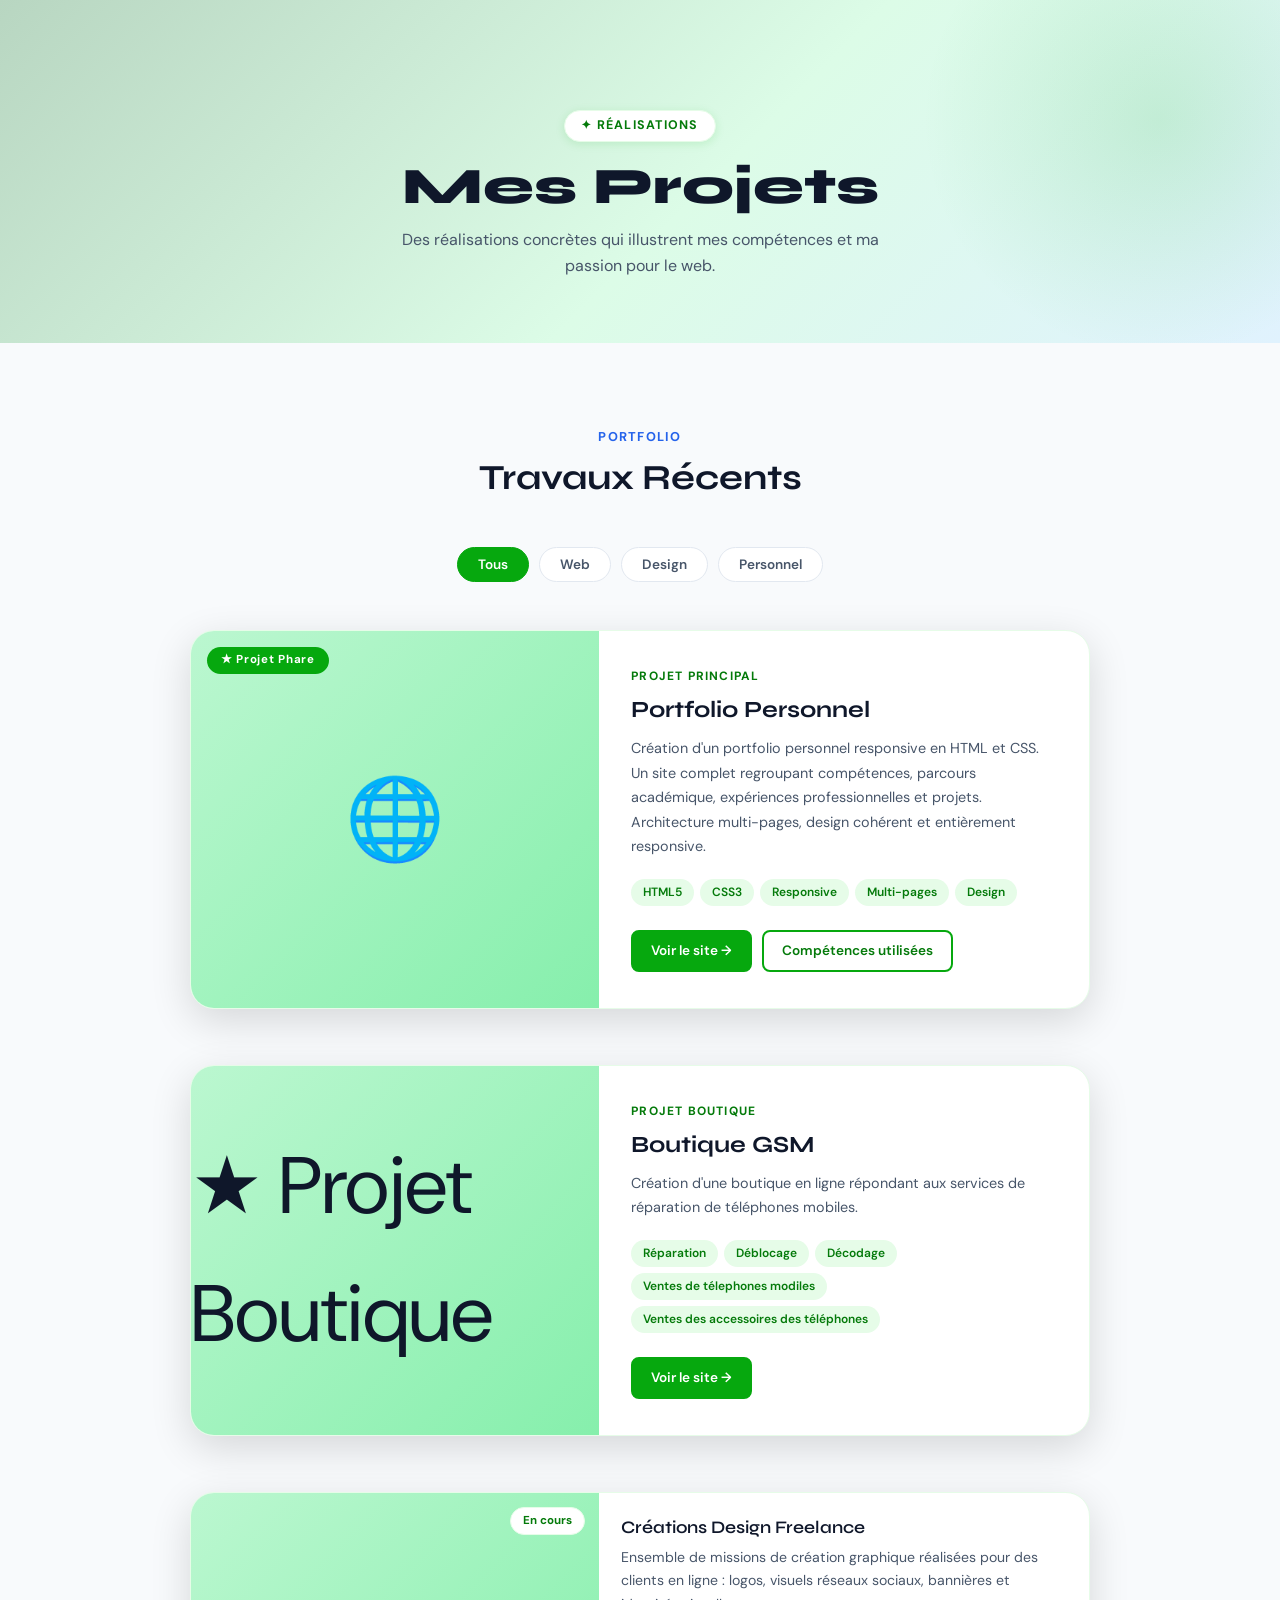
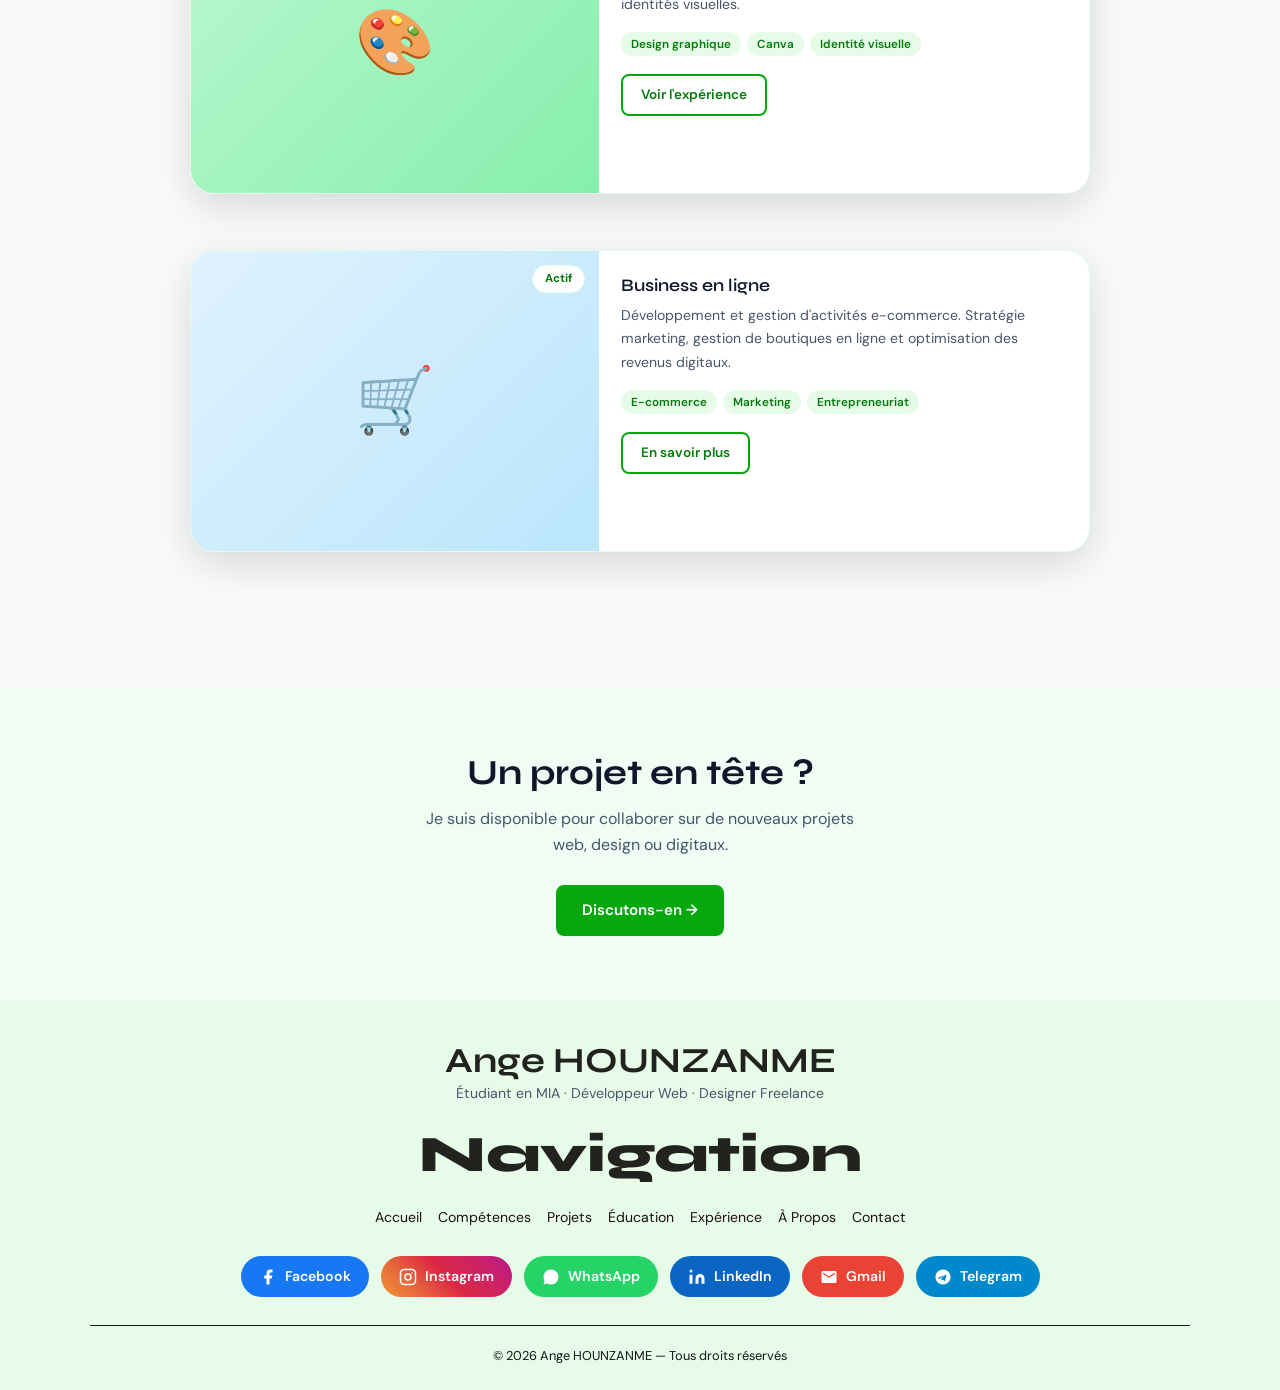
==== projets.html @ bcf95127 "Add files via upload" ====
<!DOCTYPE html>
<html lang="fr">
<head>
    <meta charset="UTF-8">
    <meta name="viewport" content="width=device-width, initial-scale=1.0">
    <title>Projets – Ange HOUNZANME</title>
    <link rel="stylesheet" href="style.css">
    <link href="https://fonts.googleapis.com/css2?family=Syne:wght@400;700;800&family=DM+Sans:wght@400;500;600&display=swap" rel="stylesheet">
</head>
<body>

    <div class="page-hero">
        <div class="page-hero-tag">✦ Réalisations</div>
        <h1>Mes Projets</h1>
        <p>Des réalisations concrètes qui illustrent mes compétences et ma passion pour le web.</p>
    </div>

    <section class="projects-section">
        <div class="container">
            <div class="section-header">
                <span class="section-tag">Portfolio</span>
                <h2>Travaux Récents</h2>
            </div>
            <div class="filter-bar">
                <button class="filter-btn active">Tous</button>
                <button class="filter-btn">Web</button>
                <button class="filter-btn">Design</button>
                <button class="filter-btn">Personnel</button>
            </div>

            <div class="featured-project">
                <div class="featured-img">
                    <span class="featured-badge">★ Projet Phare</span>
                    🌐
                </div>
                <div class="featured-body">
                    <span class="featured-label">Projet principal</span>
                    <h2>Portfolio Personnel</h2>
                    <p>Création d'un portfolio personnel responsive en HTML et CSS. Un site complet regroupant compétences, parcours académique, expériences professionnelles et projets. Architecture multi-pages, design cohérent et entièrement responsive.</p>
                    <div class="featured-tags">
                        <span>HTML5</span>
                        <span>CSS3</span>
                        <span>Responsive</span>
                        <span>Multi-pages</span>
                        <span>Design</span>
                    </div>
                    <div style="display:flex; gap:10px; flex-wrap:wrap;">
                        <a href="index.html" class="btn btn-primary btn-sm">Voir le site →</a>
                        <a href="skills.html" class="btn btn-outline btn-sm">Compétences utilisées</a>
                    </div>
                </div>
            </div>
            <div class="featured-project">
                <div class="featured-img">
                    <img src="images/29.jpg" alt="Boutique GSM" onerror="this.style.display='none'">
                    <span class="featured-bad">★ Projet Boutique</span>
                </div>
                <div class="featured-body">
                    <span class="featured-label">Projet Boutique</span>
                    <h2>Boutique GSM</h2>
                    <p>Création d'une boutique en ligne répondant aux services de réparation de téléphones mobiles.</p>
                    <div class="featured-tags">
                        <span>Réparation</span>
                        <span>Déblocage</span>
                        <span>Décodage</span>
                        <span>Ventes de télephones modiles</span>
                        <span>Ventes des accessoires des téléphones</span>
                    </div>
                    <div style="display:flex; gap:10px; flex-wrap:wrap;">
                        <a href="https://goldenboygsm.github.io" class="btn btn-primary btn-sm">Voir le site →</a>
                    </div>
                </div>
            </div>

                <div class="featured-project">
                    <div class="featured-img">
                        <img src="images/project2.jpg" alt="Design Freelance" onerror="this.style.display='none'">
                        <div class="pcard-placeholder">🎨</div>
                        <span class="pcard-status-badge">En cours</span>
                    </div>
                    <div class="pcard-body">
                        <h3>Créations Design Freelance</h3>
                        <p>Ensemble de missions de création graphique réalisées pour des clients en ligne : logos, visuels réseaux sociaux, bannières et identités visuelles.</p>
                        <div class="pcard-tags">
                            <span>Design graphique</span>
                            <span>Canva</span>
                            <span>Identité visuelle</span>
                        </div>
                        <div class="pcard-actions">
                            <a href="experience.html" class="btn btn-outline btn-sm">Voir l'expérience</a>
                        </div>
                    </div>
                </div>

                <div class="featured-project">
                    <div class="featured-img" style="background: linear-gradient(135deg, #e0f2fe, #bae6fd);">
                        <img src="images/project3.jpg" alt="Business en ligne" onerror="this.style.display='none'">
                        <div class="pcard-placeholder">🛒</div>
                        <span class="pcard-status-badge">Actif</span>
                    </div>
                    <div class="pcard-body">
                        <h3>Business en ligne</h3>
                        <p>Développement et gestion d'activités e-commerce. Stratégie marketing, gestion de boutiques en ligne et optimisation des revenus digitaux.</p>
                        <div class="pcard-tags">
                            <span>E-commerce</span>
                            <span>Marketing</span>
                            <span>Entrepreneuriat</span>
                        </div>
                        <div class="pcard-actions">
                            <a href="experience.html" class="btn btn-outline btn-sm">En savoir plus</a>
                        </div>
                    </div>
                </div>
        </div>
    </section>

    <div class="projects-cta">
        <h2>Un projet en tête ?</h2>
        <p>Je suis disponible pour collaborer sur de nouveaux projets web, design ou digitaux.</p>
        <a href="contact.html" class="btn btn-primary">Discutons-en →</a>
    </div>

<footer>
    <div class="footer-content">
        <div class="footer-brand">
            <h2>Ange HOUNZANME</h2>
            <p>Étudiant en MIA · Développeur Web · Designer Freelance</p>
        </div>
        <h1>Navigation</h1>
        <nav class="footer-nav">
            <a href="index.html">Accueil</a>
            <a href="skills.html">Compétences</a>
            <a href="projets.html">Projets</a>
            <a href="education.html">Éducation</a>
            <a href="experience.html">Expérience</a>
            <a href="apropos.html">À Propos</a>
            <a href="contact.html">Contact</a>
        </nav>
        <div class="footer-social">
            <a href="https://facebook.com/TONPROFIL" target="_blank" class="social-btn facebook" title="Facebook">
                <svg viewBox="0 0 24 24" fill="currentColor"><path d="M18 2h-3a5 5 0 0 0-5 5v3H7v4h3v8h4v-8h3l1-4h-4V7a1 1 0 0 1 1-1h3z"/></svg>
                <span>Facebook</span>
            </a>
            <a href="https://instagram.com/TONPROFIL" target="_blank" class="social-btn instagram" title="Instagram">
                <svg viewBox="0 0 24 24" fill="none" stroke="currentColor" stroke-width="2"><rect x="2" y="2" width="20" height="20" rx="5" ry="5"/><circle cx="12" cy="12" r="4"/><circle cx="17.5" cy="6.5" r="1" fill="currentColor" stroke="none"/></svg>
                <span>Instagram</span>
            </a>
            <a href="https://wa.me/2290157300414" target="_blank" class="social-btn whatsapp" title="WhatsApp">
                <svg viewBox="0 0 24 24" fill="currentColor"><path d="M17.472 14.382c-.297-.149-1.758-.867-2.03-.967-.273-.099-.471-.148-.67.15-.197.297-.767.966-.94 1.164-.173.199-.347.223-.644.075-.297-.15-1.255-.463-2.39-1.475-.883-.788-1.48-1.761-1.653-2.059-.173-.297-.018-.458.13-.606.134-.133.298-.347.446-.52.149-.174.198-.298.298-.497.099-.198.05-.371-.025-.52-.075-.149-.669-1.612-.916-2.207-.242-.579-.487-.5-.669-.51-.173-.008-.371-.01-.57-.01-.198 0-.52.074-.792.372-.272.297-1.04 1.016-1.04 2.479 0 1.462 1.065 2.875 1.213 3.074.149.198 2.096 3.2 5.077 4.487.709.306 1.262.489 1.694.625.712.227 1.36.195 1.871.118.571-.085 1.758-.719 2.006-1.413.248-.694.248-1.289.173-1.413-.074-.124-.272-.198-.57-.347zM12 2C6.477 2 2 6.477 2 12c0 1.89.525 3.66 1.438 5.168L2 22l4.985-1.41A9.956 9.956 0 0 0 12 22c5.523 0 10-4.477 10-10S17.523 2 12 2z"/></svg>
                <span>WhatsApp</span>
            </a>
            <a href="https://linkedin.com/in/TONPROFIL" target="_blank" class="social-btn linkedin" title="LinkedIn">
                <svg viewBox="0 0 24 24" fill="currentColor"><path d="M16 8a6 6 0 0 1 6 6v7h-4v-7a2 2 0 0 0-2-2 2 2 0 0 0-2 2v7h-4v-7a6 6 0 0 1 6-6z"/><rect x="2" y="9" width="4" height="12"/><circle cx="4" cy="4" r="2"/></svg>
                <span>LinkedIn</span>
            </a>
            <a href="mailto:angehounzanme@gmail.com" class="social-btn gmail" title="Gmail">
                <svg viewBox="0 0 24 24" fill="currentColor"><path d="M20 4H4c-1.1 0-2 .9-2 2v12c0 1.1.9 2 2 2h16c1.1 0 2-.9 2-2V6c0-1.1-.9-2-2-2zm0 4-8 5-8-5V6l8 5 8-5v2z"/></svg>
                <span>Gmail</span>
            </a>
            <a href="https://t.me/@ange12300" target="_blank" class="social-btn telegram" title="Telegram">
                <svg viewBox="0 0 24 24" fill="currentColor"><path d="M12 2C6.48 2 2 6.48 2 12s4.48 10 10 10 10-4.48 10-10S17.52 2 12 2zm4.64 6.8-1.7 8.02c-.12.55-.46.68-.93.42l-2.58-1.9-1.24 1.2c-.14.14-.26.26-.53.26l.19-2.66 4.84-4.37c.21-.19-.05-.29-.32-.1L7.9 14.49l-2.53-.79c-.55-.17-.56-.55.12-.82l9.89-3.81c.46-.17.86.11.26.73z"/></svg>
                <span>Telegram</span>
            </a>
        </div>
        <p class="footer-copy">© 2026 Ange HOUNZANME — Tous droits réservés</p>
    </div>
</footer>

<script>
    
    document.querySelectorAll('.filter-btn').forEach(btn => {
        btn.addEventListener('click', () => {
            document.querySelectorAll('.filter-btn').forEach(b => b.classList.remove('active'));
            btn.classList.add('active');
        });
    });
</script>
</body>
</html>
---- style.css ----
:root {
    --green:      #06a80e;
    --green-dark: #047a0a;
    --green-light:#e6fce8;
    --ink:        #0f172a;
    --ink-soft:   #475569;
    --white:      #ffffff;
    --off-white:  #f8fafc;
    --alt-bg:     #f0fdf4;
    --border:     #e2e8f0;
    --accent:     #2563eb;
    --radius:     12px;
    --shadow:     0 4px 24px rgba(0,0,0,0.08);
    --shadow-lg:  0 12px 40px rgba(0,0,0,0.14);
    --font-head:  'Syne', sans-serif;
    --font-body:  'DM Sans', sans-serif;
}

*, *::before, *::after { box-sizing: border-box; margin: 0; padding: 0; }

html { scroll-behavior: smooth; }

body {
    font-family: var(--font-body);
    background: var(--off-white);
    color: var(--ink);
    line-height: 1.6;
    overflow-x: hidden;
}

h1, h2, h3 { font-family: var(--font-head); line-height: 1.2; }
h1 { font-size: clamp(2rem, 6vw, 3.2rem); font-weight: 800; }
h2 { font-size: clamp(1.5rem, 4vw, 2.2rem); font-weight: 700; }
h3 { font-size: 1.1rem; font-weight: 600; }
p  { color: var(--ink-soft); font-size: 1rem; }

a { text-decoration: none; color: inherit; }

img { max-width: 100%; display: block; }

.container {
    width: 92%;
    max-width: 1100px;
    margin: 0 auto;
    padding: 0 8px;
}

.navbar {
    position: fixed;
    top: 0; left: 0; right: 0;
    z-index: 1000;
    background: var(--green);
    display: flex;
    align-items: center;
    justify-content: space-between;
    padding: 14px 20px;
    transition: background 0.3s, box-shadow 0.3s;
}
.navbar.scrolled {
    background: var(--green);
    box-shadow: 0 2px 16px rgba(1, 94, 17, 0.664);
}

.logo {
    font-family: var(--font-head);
    font-size: 1.8rem;
    font-weight: 2000;
    color: var(--white);
    background: rgba(190, 183, 183, 0.507);
    padding: 4px 12px;
    border-radius: 6px;
}
.nav-links {
    list-style: none;
    display: flex;
    gap: 6px;
    align-items: center;
}
.nav-links li a {
    color: var(--shadow-lg);
    font-size: 0.9rem;
    font-weight: 500;
    padding: 6px 12px;
    border-radius: 6px;
    transition: background 0.2s;
}
.nav-links li a:hover {
    background: rgba(3, 13, 156, 0.2);
}

.menu-toggle {
    display: none;
    flex-direction: column;
    justify-content: center;
    gap: 5px;
    cursor: pointer;
    padding: 6px;
    margin-left: auto;
}
.menu-toggle span {
    display: block;
    width: 26px;
    height: 2.5px;
    background: var(--white);
    border-radius: 2px;
    transition: transform 0.3s, opacity 0.3s;
}
 
.menu-toggle.open span:nth-child(1) { transform: translateY(7.5px) rotate(45deg); }
.menu-toggle.open span:nth-child(2) { opacity: 0; }
.menu-toggle.open span:nth-child(3) { transform: translateY(-7.5px) rotate(-45deg); }

@media (max-width: 768px) {
    .menu-toggle { display: block; }

    .nav-links {
        display: none;
        flex-direction: column;
        align-items: stretch;
        position: absolute;
        top: 100%;
        left: 0; right: 0;
        background: var(--off-white);
        padding: 16px 20px 20px;
        gap: 4px;
        box-shadow: 0 8px 20px rgba(23, 14, 107, 0.15);
    }
    .nav-links.active { display: flex; }
    .nav-links li a {
        display: block;
        padding: 10px 14px;
        font-size: 1rem;
    }
}

.hero {
    min-height: 100vh;
    padding: 100px 0 60px;
    background: linear-gradient(135deg, #b8d6c1 0%, #dcfce7 50%, #e0f2fe 100%);
    position: relative;
    overflow: hidden;
    display: flex;
    flex-direction: column;
    justify-content: center;
}

.hero-bg-shape {
    position: absolute;
    top: -100px; right: -100px;
    width: 500px; height: 500px;
    background: radial-gradient(circle, rgba(35, 133, 51, 0.12) 0%, transparent 70%);
    border-radius: 50%;
    pointer-events: none;
}

.hero-content {
    display: flex;
    flex-direction: column;
    align-items: center;
    gap: 32px;
    width: 92%;
    max-width: 1100px;
    margin: 0 auto;
    text-align: center;
}

.hero-photo {
    position: relative;
    width: 500px; height: 750px;
    flex-shrink: 0;
}
.hero-photo img {
    width: 100%; height: 100%;
    object-fit: cover;
    
    box-shadow: var(--shadow-lg);
}
.photo-placeholder {
    display: none;
    width: 100%; height: 100%;
    background: var(--green);
    color: var(--white);
    border-radius: 50%;
    font-family: var(--font-head);
    font-size: 2.5rem;
    font-weight: 800;
    align-items: center;
    justify-content: center;
    border: 4px solid var(--white);
    box-shadow: var(--shadow-lg);
}
.hero-photo.no-photo .photo-placeholder { display: flex; }
.hero-photo.no-photo img { display: none !important; }

.hero-tag {
    display: inline-block;
    background: var(--green-light);
    color: var(--green-dark);
    font-size: 0.85rem;
    font-weight: 600;
    padding: 5px 14px;
    border-radius: 20px;
    margin-bottom: 8px;
    letter-spacing: 0.03em;
}
.hero-text h1 { color: var(--ink); }
.hero-text h1 .accent { color: var(--green-dark); }
.hero-text h2 {
    font-size: clamp(1rem, 3.5vw, 1.3rem);
    font-weight: 500;
    color: var(--ink-soft);
    margin: 8px 0 16px;
}
.hero-text h2 mark {
    background: linear-gradient(135deg, #bda938, #86efac);
    padding: 2px 8px;
    border-radius: 4px;
    color: var(--ink);
}
.hero-text p { max-width: 600px; margin: 0 auto 24px; }

.hero-btns { display: flex; gap: 12px; flex-wrap: wrap; justify-content: center; }

.tech-strip {
    display: flex;
    flex-wrap: wrap;
    justify-content: center;
    gap: 10px;
    width: 92%;
    max-width: 800px;
    margin: 40px auto 0;
}
.tech-strip span {
    background: var(--white);
    color: var(--green-dark);
    border: 1.5px solid var(--green);
    padding: 6px 16px;
    border-radius: 20px;
    font-size: 0.85rem;
    font-weight: 600;
    box-shadow: 0 2px 8px rgba(6,168,14,0.1);
}

.btn {
    display: inline-block;
    padding: 11px 24px;
    border-radius: 8px;
    font-family: var(--font-body);
    font-size: 0.95rem;
    font-weight: 600;
    cursor: pointer;
    transition: transform 0.2s, box-shadow 0.2s, background 0.2s;
    border: 2px solid transparent;
}
.btn:hover { transform: translateY(-2px); box-shadow: 0 6px 20px rgba(0,0,0,0.12); }
.btn-primary { background: var(--green); color: var(--white); border-color: var(--green); }
.btn-primary:hover { background: var(--green-dark); border-color: var(--green-dark); }
.btn-outline { background: transparent; color: var(--green-dark); border-color: var(--green); }
.btn-outline:hover { background: var(--green); color: var(--white); }
.btn-sm { padding: 8px 18px; font-size: 0.85rem; }
.btn-full { width: 100%; text-align: center; }


.section { padding: 72px 0; }
.section-alt { background: var(--alt-bg); }

.section-header {
    text-align: center;
    margin-bottom: 48px;
}
.section-tag {
    display: inline-block;
    font-size: 0.8rem;
    font-weight: 700;
    color: var(--accent);
    text-transform: uppercase;
    letter-spacing: 0.1em;
    margin-bottom: 10px;
}
.section-header h2 { color: var(--ink); }


.skills-grid {
    display: grid;
    grid-template-columns: repeat(auto-fit, minmax(280px, 1fr));
    gap: 24px;
}
.skill-card {
    background: var(--white);
    border-radius: var(--radius);
    padding: 28px 24px;
    box-shadow: var(--shadow);
    transition: transform 0.3s, box-shadow 0.3s;
    opacity: 1;
    transform: translateY(20px);
}
.skill-card.visible { opacity: 1; transform: translateY(0); transition: opacity 0.5s, transform 0.5s; }
.skill-card:hover { transform: translateY(-6px); box-shadow: var(--shadow-lg); }

.skill-icon { font-size: 2.2rem; margin-bottom: 12px; }
.skill-card h3 { margin-bottom: 16px; color: var(--ink); }
.skill-card ul { list-style: none; }
.skill-card ul li {
    padding: 7px 0;
    color: var(--ink-soft);
    font-size: 0.95rem;
    border-bottom: 1px solid var(--border);
    display: flex;
    align-items: center;
    gap: 8px;
}
.skill-card ul li:last-child { border-bottom: none; }
.bullet { color: var(--green); font-size: 0.8rem; }


.projects-grid {
    display: grid;
    grid-template-columns: repeat(auto-fit, minmax(300px, 1fr));
    gap: 24px;
}
.project-card {
    background: var(--white);
    border-radius: var(--radius);
    overflow: hidden;
    box-shadow: var(--shadow);
    transition: transform 0.3s, box-shadow 0.3s;
    opacity: 1;
    transform: translateY(20px);
}
.project-card.visible { opacity: 1; transform: translateY(0); transition: opacity 0.5s, transform 0.5s; }
.project-card:hover { transform: translateY(-6px); box-shadow: var(--shadow-lg); }

.project-img {
    position: relative;
    height: 200px;
    background: linear-gradient(135deg, #bbf7d0, #86efac);
    display: flex;
    align-items: center;
    justify-content: center;
    overflow: hidden;
}
.project-img img { width: 100%; height: 100%; object-fit: cover; }
.project-img-placeholder { font-size: 4rem; }

.project-info { padding: 20px; }
.project-info h3 { margin-bottom: 8px; }
.project-info p { font-size: 0.9rem; margin-bottom: 16px; }
.project-tags { display: flex; flex-wrap: wrap; gap: 6px; margin-bottom: 16px; }
.project-tags span {
    background: var(--green-light);
    color: var(--green-dark);
    font-size: 0.75rem;
    font-weight: 600;
    padding: 3px 10px;
    border-radius: 20px;
}


.timeline {
    position: relative;
    max-width: 700px;
    margin: 0 auto;
}
.timeline::before {
    content: '';
    position: absolute;
    left: 28px;
    top: 0; bottom: 0;
    width: 2px;
    background: linear-gradient(to bottom, var(--green), transparent);
}
.timeline-item {
    display: flex;
    gap: 20px;
    margin-bottom: 32px;
    opacity: 1;
    transform: translateX(-20px);
}
.timeline-item.visible { opacity: 1; transform: translateX(0); transition: opacity 0.5s, transform 0.5s; }

.timeline-dot {
    width: 56px; height: 56px;
    min-width: 56px;
    background: var(--white);
    border: 2px solid var(--green);
    border-radius: 50%;
    display: flex;
    align-items: center;
    justify-content: center;
    font-size: 1.3rem;
    box-shadow: var(--shadow);
    z-index: 1;
}
.timeline-content {
    background: var(--white);
    border-radius: var(--radius);
    padding: 16px 20px;
    flex: 1;
    box-shadow: var(--shadow);
}
.timeline-date {
    font-size: 0.8rem;
    font-weight: 700;
    color: var(--green-dark);
    text-transform: uppercase;
    letter-spacing: 0.05em;
    display: block;
    margin-bottom: 4px;
}
.timeline-content h3 { font-size: 1rem; margin-bottom: 4px; }
.timeline-content p { font-size: 0.88rem; }


.contact-wrapper {
    display: grid;
    grid-template-columns: 1fr;
    gap: 32px;
    max-width: 800px;
    margin: 0 auto;
}
@media (min-width: 700px) {
    .contact-wrapper { grid-template-columns: 1fr 1.5fr; }
}

.contact-info p { margin-bottom: 24px; }
.contact-details { display: flex; flex-direction: column; gap: 12px; }
.contact-item {
    background: var(--white);
    border-radius: 8px;
    padding: 10px 14px;
    font-size: 0.9rem;
    font-weight: 500;
    color: var(--ink);
    box-shadow: var(--shadow);
}

.contact-form {
    background: var(--white);
    border-radius: var(--radius);
    padding: 28px;
    box-shadow: var(--shadow);
}
.form-group { margin-bottom: 18px; }
.form-group label {
    display: block;
    font-size: 0.85rem;
    font-weight: 600;
    color: var(--ink);
    margin-bottom: 6px;
}
.contact-form input,
.contact-form select,
.contact-form textarea {
    width: 100%;
    padding: 10px 14px;
    border: 1.5px solid var(--border);
    border-radius: 8px;
    font-family: var(--font-body);
    font-size: 0.95rem;
    color: var(--ink);
    background: var(--off-white);
    transition: border-color 0.2s, box-shadow 0.2s;
    outline: none;
}
.contact-form input:focus,
.contact-form select:focus,
.contact-form textarea:focus {
    border-color: var(--green);
    box-shadow: 0 0 0 3px rgba(6,168,14,0.1);
    background: var(--white);
}
.contact-form textarea { resize: vertical; min-height: 120px; }
.form-success {
    display: none;
    background: var(--green-light);
    color: var(--green-dark);
    padding: 12px;
    border-radius: 8px;
    margin-top: 12px;
    font-size: 0.9rem;
    font-weight: 600;
    text-align: center;
}


footer {
    background: var(--green-light);
    color: rgba(22, 21, 18, 0.945);
    padding: 40px 20px 24px;
}
.footer-content {
    max-width: 1100px;
    margin: 0 auto;
    text-align: center;
    display: flex;
    flex-direction: column;
    gap: 20px;
}
.footer-brand h3 {
    color: var(--white);
    font-size: 1.2rem;
    margin-bottom: 6px;
}
.footer-brand p { font-size: 0.88rem; }

.footer-nav {
    display: flex;
    flex-wrap: wrap;
    justify-content: center;
    gap: 6px 16px;
}
.footer-nav a {
    color: rgba(17, 1, 1, 0.945);
    font-size: 0.88rem;
    transition: color 0.2s;
}
.footer-nav a:hover { color: var(--accent); }

.footer-copy {
    font-size: 0.8rem;
    color: rgba(2, 4, 8, 0.932);
    border-top: 1px solid rgba(10, 7, 7, 0.932);
    padding-top: 20px;
}


@media (max-width: 480px) {
    .hero { padding: 90px 0 50px; }
    .hero-content { gap: 20px; }
    .hero-photo { width: 130px; height: 130px; }
    .hero-btns { flex-direction: column; align-items: center; }
    .btn { width: 100%; text-align: center; }

    .section { padding: 52px 0; }
    .section-header { margin-bottom: 32px; }

    .skills-grid { grid-template-columns: 1fr; }

    .timeline::before { left: 22px; }
    .timeline-dot { width: 44px; height: 44px; min-width: 44px; font-size: 1rem; }
    .timeline-content { padding: 12px 14px; }

    .contact-form { padding: 20px; }
}
.footer-social {
    display: flex;
    flex-wrap: wrap;
    justify-content: center;
    gap: 12px;
    margin: 8px 0;
}
 
.social-btn {
    display: flex;
    align-items: center;
    gap: 8px;
    padding: 9px 18px;
    border-radius: 30px;
    font-size: 0.88rem;
    font-weight: 600;
    color: var(--white);
    transition: transform 0.2s, box-shadow 0.2s, opacity 0.2s;
    text-decoration: none;
}
.social-btn:hover {
    transform: translateY(-3px);
    box-shadow: 0 8px 20px rgba(0,0,0,0.25);
    opacity: 0.92;
}
.social-btn svg {
    width: 18px;
    height: 18px;
    flex-shrink: 0;
}
 
.social-btn.facebook  { background: #1877f2; }
.social-btn.instagram { background: linear-gradient(45deg, #f09433, #e6683c, #dc2743, #cc2366, #bc1888); }
.social-btn.whatsapp  { background: #25d366; }
.social-btn.linkedin  { background: #0a66c2; }
.social-btn.gmail     { background: #ea4335; }
.social-btn.telegram  { background: #0088cc; }
@media (max-width: 480px) {
    .social-btn span { display: none; }
    .social-btn {
        padding: 10px;
        border-radius: 50%;
        width: 42px;
        height: 42px;
        justify-content: center;
    }
    .social-btn svg { width: 20px; height: 20px; }
}
.about-index-grid {
    display: grid;
    grid-template-columns: 1.2fr 1fr;
    gap: 48px;
    align-items: start;
}
@media (max-width: 820px) {
    .about-index-grid { grid-template-columns: 1fr; gap: 32px; }
}

.about-index-intro {
    font-size: 1.02rem;
    color: var(--ink-soft);
    line-height: 1.8;
    margin-bottom: 24px;
}
.about-index-intro strong { color: var(--ink); }

.about-index-traits {
    display: grid;
    grid-template-columns: 1fr 1fr;
    gap: 10px;
    margin-bottom: 24px;
}
.about-trait {
    background: var(--white);
    border-radius: 8px;
    padding: 10px 14px;
    font-size: 0.88rem;
    font-weight: 600;
    color: var(--ink);
    box-shadow: var(--shadow);
    display: flex;
    align-items: center;
    gap: 8px;
    transition: transform 0.2s;
}
.about-trait:hover { transform: translateY(-2px); }
.about-trait span { font-size: 1.1rem; }

.about-index-quote {
    background: linear-gradient(135deg, #e6fce8, #e0f2fe);
    border-radius: var(--radius);
    padding: 16px 20px;
    margin-bottom: 20px;
    border-left: 4px solid var(--green);
}
.about-index-quote p {
    font-style: italic;
    font-size: 0.95rem;
    color: var(--ink);
    font-weight: 500;
    line-height: 1.6;
}
.about-index-stats {
    display: grid;
    grid-template-columns: 1fr 1fr;
    gap: 12px;
    margin-bottom: 20px;
}
.astat {
    background: var(--white);
    border-radius: var(--radius);
    padding: 18px 12px;
    text-align: center;
    box-shadow: var(--shadow);
    border-top: 3px solid var(--green);
}
.astat-num {
    font-family: var(--font-head);
    font-size: 2rem;
    font-weight: 800;
    color: var(--green-dark);
    line-height: 1;
}
.astat-label {
    font-size: 0.76rem;
    color: var(--ink-soft);
    font-weight: 500;
    margin-top: 4px;
}

.about-index-availability {
    background: var(--white);
    border-radius: var(--radius);
    padding: 16px 18px;
    display: flex;
    align-items: center;
    gap: 14px;
    box-shadow: var(--shadow);
    margin-bottom: 16px;
    border: 1.5px solid var(--green-light);
}
.avail-dot {
    width: 12px; height: 12px;
    min-width: 12px;
    background: var(--green);
    border-radius: 50%;
    animation: pulse-dot 1.8s infinite;
}
@keyframes pulse-dot {
    0%, 100% { transform: scale(1); opacity: 1; }
    50% { transform: scale(1.5); opacity: 0.5; }
}
.avail-title {
    font-weight: 700;
    font-size: 0.92rem;
    color: var(--ink);
}
.avail-sub {
    font-size: 0.78rem;
    color: var(--ink-soft);
    margin-top: 2px;
}

.about-index-langs {
    display: flex;
    flex-wrap: wrap;
    gap: 8px;
}
.about-index-langs span {
    background: var(--white);
    border: 1.5px solid var(--green);
    color: var(--green-dark);
    padding: 6px 14px;
    border-radius: 20px;
    font-size: 0.82rem;
    font-weight: 600;
    box-shadow: 0 2px 6px rgba(6,168,14,0.08);
}

@media (max-width: 480px) {
    .about-index-traits { grid-template-columns: 1fr; }
    .about-index-stats  { grid-template-columns: 1fr 1fr; }
}
.about-hero {
    min-height: 42vh;
    background: linear-gradient(135deg, #b8d6c1 0%, #dcfce7 55%, #e0f2fe 100%);
    display: flex;
    align-items: center;
    justify-content: center;
    padding: 110px 20px 60px;
    text-align: center;
    position: relative;
    overflow: hidden;
}
.about-hero::before {
    content: '';
    position: absolute;
    top: -120px; right: -120px;
    width: 500px; height: 500px;
    background: radial-gradient(circle, rgba(6,168,14,0.14) 0%, transparent 70%);
    border-radius: 50%;
    pointer-events: none;
}
.about-hero::after {
    content: '';
    position: absolute;
    bottom: -80px; left: -80px;
    width: 320px; height: 320px;
    background: radial-gradient(circle, rgba(37,99,235,0.09) 0%, transparent 70%);
    border-radius: 50%;
    pointer-events: none;
}
.about-hero-tag {
    display: inline-block;
    background: var(--white);
    color: var(--green-dark);
    font-size: 0.8rem;
    font-weight: 700;
    padding: 6px 18px;
    border-radius: 20px;
    letter-spacing: 0.1em;
    text-transform: uppercase;
    margin-bottom: 16px;
    box-shadow: 0 2px 12px rgba(6,168,14,0.15);
    border: 1.5px solid var(--green-light);
}
.about-hero h1 {
    color: var(--ink);
    margin-bottom: 12px;
    font-size: clamp(2.4rem, 7vw, 4rem);
}
.about-hero p {
    max-width: 480px;
    margin: 0 auto;
    color: var(--ink-soft);
    font-size: 1.05rem;
    line-height: 1.7;
}

.about-section {
    padding: 90px 0 70px;
}

/* ── Grille 2 colonnes ── */
.about-grid {
    display: grid;
    grid-template-columns: 1fr 1.5fr;
    gap: 64px;
    align-items: start;
}
@media (max-width: 860px) {
    .about-grid { grid-template-columns: 1fr; gap: 48px; }
}

.about-portrait {
    position: relative;
    display: flex;
    flex-direction: column;
    gap: 0;
}
.portrait-frame {
    position: relative;
    border-radius: 24px;
    overflow: hidden;
    box-shadow: 0 20px 60px rgba(6,168,14,0.18), 0 4px 16px rgba(0,0,0,0.1);
    aspect-ratio: 3/4;
    background: linear-gradient(135deg, #dcfce7, #b8d6c1);
}

.portrait-frame::before {
    content: '';
    position: absolute;
    top: -4px; left: -4px;
    right: 40%; bottom: 40%;
    border-top: 4px solid var(--green);
    border-left: 4px solid var(--green);
    border-radius: 24px 0 0 0;
    z-index: 2;
    pointer-events: none;
}

.portrait-frame::after {
    content: '';
    position: absolute;
    bottom: -4px; right: -4px;
    top: 40%; left: 40%;
    border-bottom: 4px solid var(--accent);
    border-right: 4px solid var(--accent);
    border-radius: 0 0 24px 0;
    z-index: 2;
    pointer-events: none;
}
.portrait-frame img {
    width: 100%; height: 100%;
    object-fit: cover;
    display: block;
    transition: transform 0.5s ease;
}
.portrait-frame:hover img { transform: scale(1.03); }
.portrait-initials {
    display: none;
    position: absolute; inset: 0;
    align-items: center;
    justify-content: center;
    font-family: var(--font-head);
    font-size: 5rem;
    font-weight: 800;
    color: var(--green-dark);
    opacity: 0.3;
}


.portrait-badge {
    position: relative;
    margin-top: -22px;
    margin-left: auto;
    margin-right: auto;
    background: var(--white);
    border: 2px solid var(--green);
    border-radius: 40px;
    padding: 11px 24px;
    display: flex;
    align-items: center;
    gap: 10px;
    box-shadow: 0 8px 28px rgba(6,168,14,0.18);
    width: fit-content;
    z-index: 3;
}
.portrait-badge .dot {
    width: 11px; height: 11px;
    min-width: 11px;
    background: var(--green);
    border-radius: 50%;
    animation: pulse-badge 2s infinite;
}
@keyframes pulse-badge {
    0%, 100% { box-shadow: 0 0 0 0 rgba(6,168,14,0.5); }
    50%       { box-shadow: 0 0 0 7px rgba(6,168,14,0); }
}
.portrait-badge span {
    font-size: 0.88rem;
    font-weight: 700;
    color: var(--green-dark);
}


.portrait-stats {
    display: grid;
    grid-template-columns: 1fr 1fr;
    gap: 12px;
    margin-top: 24px;
}
.stat-chip {
    background: var(--white);
    border-radius: 14px;
    padding: 20px 12px;
    text-align: center;
    box-shadow: var(--shadow);
    border-top: 3px solid var(--green);
    transition: transform 0.25s, box-shadow 0.25s;
    position: relative;
    overflow: hidden;
}
.stat-chip::before {
    content: '';
    position: absolute;
    inset: 0;
    background: linear-gradient(135deg, rgba(6,168,14,0.04), transparent);
    pointer-events: none;
}
.stat-chip:hover {
    transform: translateY(-4px);
    box-shadow: var(--shadow-lg);
}
.stat-num {
    font-family: var(--font-head);
    font-size: 2.2rem;
    font-weight: 800;
    color: var(--green-dark);
    line-height: 1;
}
.stat-label {
    font-size: 0.76rem;
    color: var(--ink-soft);
    font-weight: 500;
    margin-top: 5px;
    line-height: 1.3;
}

.about-content {}

.about-intro {
    margin-bottom: 36px;
}

.about-intro h2 {
    color: var(--ink);
    margin-bottom: 20px;
    font-size: clamp(1.5rem, 3.5vw, 2.1rem);
    line-height: 1.25;
    position: relative;
    padding-bottom: 18px;
}
.about-intro h2::after {
    content: '';
    position: absolute;
    bottom: 0; left: 0;
    width: 56px; height: 4px;
    background: linear-gradient(90deg, var(--green), var(--accent));
    border-radius: 2px;
}
.about-intro h2 .hi {
    display: block;
    font-size: 0.85em;
    font-weight: 500;
    color: var(--green-dark);
    margin-bottom: 2px;
    letter-spacing: 0.02em;
}
.about-intro p {
    color: var(--ink-soft);
    font-size: 1rem;
    line-height: 1.85;
    margin-bottom: 14px;
}
.about-intro p strong { color: var(--ink); font-weight: 700; }

.about-traits {
    display: grid;
    grid-template-columns: 1fr 1fr;
    gap: 14px;
    margin-bottom: 36px;
}
@media (max-width: 480px) { .about-traits { grid-template-columns: 1fr; } }

.trait-card {
    background: var(--white);
    border-radius: 14px;
    padding: 18px 16px;
    box-shadow: var(--shadow);
    border-bottom: 3px solid transparent;
    background-clip: padding-box;
    position: relative;
    overflow: hidden;
    transition: transform 0.25s, box-shadow 0.25s;
}

.trait-card::after {
    content: '';
    position: absolute;
    bottom: 0; left: 0;
    height: 3px;
    width: 0;
    background: linear-gradient(90deg, var(--green), var(--accent));
    border-radius: 0 0 14px 14px;
    transition: width 0.35s ease;
}
.trait-card:hover { transform: translateY(-4px); box-shadow: var(--shadow-lg); }
.trait-card:hover::after { width: 100%; }

.trait-icon {
    font-size: 1.7rem;
    margin-bottom: 8px;
    display: block;
}
.trait-card h4 {
    font-size: 0.92rem;
    font-weight: 700;
    color: var(--ink);
    margin-bottom: 5px;
    font-family: var(--font-head);
}
.trait-card p {
    font-size: 0.82rem;
    color: var(--ink-soft);
    line-height: 1.55;
}

.about-quote {
    background: linear-gradient(135deg, #e6fce8 0%, #e0f2fe 100%);
    border-radius: 16px;
    padding: 28px 28px 22px;
    margin-bottom: 32px;
    position: relative;
    overflow: hidden;
    border: 1px solid rgba(6,168,14,0.12);
}

.about-quote::before {
    content: '\201C';
    position: absolute;
    top: -18px; left: 12px;
    font-family: var(--font-head);
    font-size: 9rem;
    color: var(--green);
    opacity: 0.12;
    line-height: 1;
    pointer-events: none;
}

.about-quote::after {
    content: '';
    position: absolute;
    top: 20px; left: 0;
    bottom: 20px;
    width: 4px;
    background: linear-gradient(to bottom, var(--green), var(--accent));
    border-radius: 0 2px 2px 0;
}
.about-quote p {
    font-style: italic;
    font-size: 1.05rem;
    color: var(--ink);
    font-weight: 500;
    line-height: 1.75;
    position: relative;
    z-index: 1;
    padding-left: 12px;
}
.about-quote cite {
    display: block;
    margin-top: 12px;
    font-size: 0.82rem;
    color: var(--green-dark);
    font-weight: 700;
    font-style: normal;
    padding-left: 12px;
    position: relative;
    z-index: 1;
}
.about-quote cite::before {
    content: '— ';
}

.about-cta {
    display: flex;
    gap: 14px;
    flex-wrap: wrap;
}
.interests-section {
    padding: 72px 0;
    background: var(--alt-bg);
    position: relative;
    overflow: hidden;
}
.interests-section::before {
    content: '';
    position: absolute;
    top: 0; left: 0; right: 0;
    height: 3px;
    background: linear-gradient(90deg, var(--green), var(--accent), var(--green));
}
.interests-grid {
    display: grid;
    grid-template-columns: repeat(auto-fit, minmax(160px, 1fr));
    gap: 18px;
    margin-top: 40px;
}
.interest-item {
    background: var(--white);
    border-radius: 16px;
    padding: 28px 16px 22px;
    text-align: center;
    box-shadow: var(--shadow);
    transition: transform 0.3s, box-shadow 0.3s, border-color 0.3s;
    cursor: default;
    border: 2px solid transparent;
    position: relative;
    overflow: hidden;
}
.interest-item::before {
    content: '';
    position: absolute;
    inset: 0;
    background: linear-gradient(135deg, rgba(6,168,14,0.05), rgba(37,99,235,0.04));
    opacity: 0;
    transition: opacity 0.3s;
    pointer-events: none;
}
.interest-item:hover {
    transform: translateY(-6px);
    box-shadow: var(--shadow-lg);
    border-color: var(--green-light);
}
.interest-item:hover::before { opacity: 1; }
.int-icon {
    font-size: 2.4rem;
    margin-bottom: 12px;
    display: block;
    transition: transform 0.3s;
}
.interest-item:hover .int-icon { transform: scale(1.15) rotate(-5deg); }
.interest-item h4 {
    font-size: 0.92rem;
    font-weight: 700;
    color: var(--ink);
    margin-bottom: 6px;
    font-family: var(--font-head);
}
.interest-item p {
    font-size: 0.78rem;
    color: var(--ink-soft);
    line-height: 1.5;
}

.languages-section {
    padding: 72px 0;
}
.lang-grid {
    display: flex;
    flex-wrap: wrap;
    gap: 22px;
    justify-content: center;
    margin-top: 40px;
}
.lang-card {
    background: var(--white);
    border-radius: 18px;
    padding: 28px 36px;
    text-align: center;
    box-shadow: var(--shadow);
    min-width: 150px;
    transition: transform 0.3s, box-shadow 0.3s;
    border: 2px solid transparent;
    position: relative;
    overflow: hidden;
}
.lang-card::after {
    content: '';
    position: absolute;
    bottom: 0; left: 0; right: 0;
    height: 3px;
    background: linear-gradient(90deg, var(--green), var(--accent));
    transform: scaleX(0);
    transform-origin: left;
    transition: transform 0.35s ease;
}
.lang-card:hover {
    transform: translateY(-5px);
    box-shadow: var(--shadow-lg);
    border-color: var(--green-light);
}
.lang-card:hover::after { transform: scaleX(1); }
.lang-flag {
    font-size: 2.5rem;
    margin-bottom: 10px;
    display: block;
}
.lang-name {
    font-family: var(--font-head);
    font-weight: 700;
    font-size: 1rem;
    color: var(--ink);
    margin-bottom: 8px;
}
.lang-level {
    display: inline-block;
    font-size: 0.76rem;
    color: var(--white);
    background: var(--green);
    padding: 4px 12px;
    border-radius: 20px;
    font-weight: 700;
    letter-spacing: 0.03em;
}
.lang-level.native { background: var(--green-dark); }
.lang-level.good   { background: var(--accent); }
.lang-level.basic  { background: var(--ink-soft); }

@media (max-width: 480px) {
    .about-section { padding: 60px 0 50px; }
    .portrait-badge { padding: 9px 18px; }
    .stat-num { font-size: 1.8rem; }
    .about-quote { padding: 22px 18px 18px; }
    .about-cta { flex-direction: column; }
    .about-cta .btn { width: 100%; text-align: center; }
    .interests-section,
    .languages-section { padding: 52px 0; }
    .lang-card { padding: 22px 24px; min-width: 130px; }
}
        .page-hero {
            background: linear-gradient(135deg, #b8d6c1 0%, #dcfce7 55%, #e0f2fe 100%);
            padding: 110px 20px 64px;
            text-align: center;
            position: relative;
            overflow: hidden;
        }
        .page-hero::before {
            content: '';
            position: absolute;
            top: -120px; right: -120px;
            width: 480px; height: 480px;
            background: radial-gradient(circle, rgba(6,168,14,0.13) 0%, transparent 70%);
            border-radius: 50%;
            pointer-events: none;
        }
        .page-hero-tag {
            display: inline-block;
            background: var(--white);
            color: var(--green-dark);
            font-size: 0.78rem;
            font-weight: 700;
            padding: 5px 16px;
            border-radius: 20px;
            letter-spacing: 0.1em;
            text-transform: uppercase;
            margin-bottom: 14px;
            border: 1.5px solid var(--green-light);
            box-shadow: 0 2px 10px rgba(6,168,14,0.13);
        }
        .page-hero h1 { color: var(--ink); margin-bottom: 10px; }
        .page-hero p { max-width: 480px; margin: 0 auto; color: var(--ink-soft); font-size: 1rem; }

        .edu-section { padding: 80px 0; }

        .timeline-enhanced {
            position: relative;
            max-width: 760px;
            margin: 0 auto;
        }
        .timeline-enhanced::before {
            content: '';
            position: absolute;
            left: 34px;
            top: 28px; bottom: 28px;
            width: 2px;
            background: linear-gradient(to bottom, var(--green), var(--accent), transparent);
        }

        .timeline-item-enhanced {
            display: flex;
            gap: 24px;
            margin-bottom: 40px;
            animation: slideIn 0.5s ease both;
        }
        .timeline-item-enhanced:nth-child(1) { animation-delay: 0.05s; }
        .timeline-item-enhanced:nth-child(2) { animation-delay: 0.15s; }
        .timeline-item-enhanced:nth-child(3) { animation-delay: 0.25s; }
        .timeline-item-enhanced:nth-child(4) { animation-delay: 0.35s; }
        @keyframes slideIn {
            from { opacity: 0; transform: translateX(-24px); }
            to   { opacity: 1; transform: translateX(0); }
        }

        .timeline-dot-enhanced {
            width: 68px; height: 68px;
            min-width: 68px;
            background: var(--white);
            border: 2.5px solid var(--green);
            border-radius: 50%;
            display: flex;
            align-items: center;
            justify-content: center;
            font-size: 1.6rem;
            box-shadow: 0 4px 16px rgba(6,168,14,0.18);
            z-index: 1;
            transition: transform 0.3s, box-shadow 0.3s;
        }
        .timeline-item-enhanced:hover .timeline-dot-enhanced {
            transform: scale(1.12);
            box-shadow: 0 6px 24px rgba(6,168,14,0.28);
        }

        .timeline-card {
            background: var(--white);
            border-radius: 16px;
            padding: 22px 26px;
            flex: 1;
            box-shadow: var(--shadow);
            border: 1.5px solid transparent;
            transition: transform 0.3s, box-shadow 0.3s, border-color 0.3s;
            position: relative;
            overflow: hidden;
        }
        .timeline-card::before {
            content: '';
            position: absolute;
            top: 0; left: 0; bottom: 0;
            width: 4px;
            background: linear-gradient(to bottom, var(--green), var(--accent));
            border-radius: 16px 0 0 16px;
            opacity: 0;
            transition: opacity 0.3s;
        }
        .timeline-item-enhanced:hover .timeline-card {
            transform: translateX(6px);
            box-shadow: var(--shadow-lg);
            border-color: var(--green-light);
        }
        .timeline-item-enhanced:hover .timeline-card::before { opacity: 1; }

        .tcard-top {
            display: flex;
            align-items: flex-start;
            justify-content: space-between;
            gap: 12px;
            margin-bottom: 8px;
            flex-wrap: wrap;
        }
        .tcard-date {
            font-size: 0.75rem;
            font-weight: 700;
            color: var(--white);
            background: linear-gradient(135deg, var(--green), var(--accent));
            padding: 3px 12px;
            border-radius: 20px;
            letter-spacing: 0.04em;
            white-space: nowrap;
        }
        .tcard-badge {
            font-size: 0.72rem;
            font-weight: 700;
            color: var(--green-dark);
            background: var(--green-light);
            padding: 3px 10px;
            border-radius: 20px;
        }
        .timeline-card h3 { font-size: 1.05rem; color: var(--ink); margin-bottom: 5px; }
        .timeline-card p { font-size: 0.88rem; color: var(--ink-soft); margin: 0; }

        .edu-highlight {
            background: linear-gradient(135deg, #e6fce8 0%, #e0f2fe 100%);
            border-radius: 16px;
            padding: 24px 28px;
            max-width: 760px;
            margin: 0 auto 0;
            display: flex;
            align-items: center;
            gap: 18px;
            border: 1px solid rgba(6,168,14,0.15);
        }
        .edu-highlight-icon { font-size: 2.2rem; flex-shrink: 0; }
        .edu-highlight p { font-size: 0.95rem; color: var(--ink); font-weight: 500; line-height: 1.6; margin: 0; }
        .edu-highlight p strong { color: var(--green-dark); }

        .edu-stats {
            display: grid;
            grid-template-columns: repeat(auto-fit, minmax(140px, 1fr));
            gap: 16px;
            max-width: 760px;
            margin: 48px auto 0;
        }
        .edu-stat {
            background: var(--white);
            border-radius: 14px;
            padding: 20px 16px;
            text-align: center;
            box-shadow: var(--shadow);
            border-top: 3px solid var(--green);
            transition: transform 0.25s;
        }
        .edu-stat:hover { transform: translateY(-4px); }
        .edu-stat-num {
            font-family: var(--font-head);
            font-size: 2rem;
            font-weight: 800;
            color: var(--green-dark);
            line-height: 1;
        }
        .edu-stat-label { font-size: 0.76rem; color: var(--ink-soft); margin-top: 4px; font-weight: 500; }

        @media (max-width: 480px) {
            .timeline-dot-enhanced { width: 50px; height: 50px; min-width: 50px; font-size: 1.2rem; }
            .timeline-enhanced::before { left: 25px; }
            .tcard-top { flex-direction: column; gap: 6px; }
            .edu-highlight { flex-direction: column; text-align: center; }
        }
        .page-hero {
            background: linear-gradient(135deg, #b8d6c1 0%, #dcfce7 55%, #e0f2fe 100%);
            padding: 110px 20px 64px;
            text-align: center;
            position: relative;
            overflow: hidden;
        }
        .page-hero::before {
            content: '';
            position: absolute;
            top: -120px; right: -120px;
            width: 480px; height: 480px;
            background: radial-gradient(circle, rgba(6,168,14,0.13) 0%, transparent 70%);
            border-radius: 50%;
            pointer-events: none;
        }
        .page-hero-tag {
            display: inline-block;
            background: var(--white);
            color: var(--green-dark);
            font-size: 0.78rem;
            font-weight: 700;
            padding: 5px 16px;
            border-radius: 20px;
            letter-spacing: 0.1em;
            text-transform: uppercase;
            margin-bottom: 14px;
            border: 1.5px solid var(--green-light);
            box-shadow: 0 2px 10px rgba(6,168,14,0.13);
        }
        .page-hero h1 { color: var(--ink); margin-bottom: 10px; }
        .page-hero p { max-width: 480px; margin: 0 auto; color: var(--ink-soft); font-size: 1rem; }
        .exp-section { padding: 80px 0; }

        .exp-grid {
            display: grid;
            grid-template-columns: repeat(auto-fit, minmax(300px, 1fr));
            gap: 28px;
            max-width: 980px;
            margin: 0 auto 60px;
        }

        .exp-card {
            background: var(--white);
            border-radius: 20px;
            padding: 32px 28px;
            box-shadow: var(--shadow);
            border: 1.5px solid transparent;
            transition: transform 0.3s, box-shadow 0.3s, border-color 0.3s;
            position: relative;
            overflow: hidden;
            animation: fadeUp 0.5s ease both;
        }
        .exp-card:nth-child(1) { animation-delay: 0.05s; }
        .exp-card:nth-child(2) { animation-delay: 0.15s; }
        .exp-card:nth-child(3) { animation-delay: 0.25s; }
        @keyframes fadeUp {
            from { opacity: 0; transform: translateY(24px); }
            to   { opacity: 1; transform: translateY(0); }
        }
        .exp-card::before {
            content: '';
            position: absolute;
            top: 0; left: 0; right: 0;
            height: 4px;
            border-radius: 20px 20px 0 0;
        }
        .exp-card.card-design::before { background: linear-gradient(90deg, #7c3aed, #a78bfa); }
        .exp-card.card-translate::before { background: linear-gradient(90deg, #0891b2, #38bdf8); }
        .exp-card.card-ecom::before { background: linear-gradient(90deg, var(--green), var(--accent)); }

        .exp-card:hover {
            transform: translateY(-8px);
            box-shadow: var(--shadow-lg);
            border-color: var(--green-light);
        }

        .exp-card-icon {
            width: 60px; height: 60px;
            border-radius: 16px;
            display: flex; align-items: center; justify-content: center;
            font-size: 1.7rem;
            margin-bottom: 18px;
        }
        .card-design .exp-card-icon { background: #f3e8ff; }
        .card-translate .exp-card-icon { background: #e0f2fe; }
        .card-ecom .exp-card-icon { background: var(--green-light); }

        .exp-card-meta {
            display: flex;
            align-items: center;
            gap: 10px;
            margin-bottom: 10px;
            flex-wrap: wrap;
        }
        .exp-card-date {
            font-size: 0.75rem;
            font-weight: 700;
            color: var(--white);
            padding: 3px 12px;
            border-radius: 20px;
        }
        .card-design .exp-card-date { background: #7c3aed; }
        .card-translate .exp-card-date { background: #0891b2; }
        .card-ecom .exp-card-date { background: var(--green-dark); }

        .exp-card-status {
            font-size: 0.72rem;
            font-weight: 700;
            color: var(--green-dark);
            background: var(--green-light);
            padding: 3px 10px;
            border-radius: 20px;
        }
        .exp-card h3 { font-size: 1.1rem; color: var(--ink); margin-bottom: 8px; }
        .exp-card p { font-size: 0.9rem; color: var(--ink-soft); line-height: 1.65; margin-bottom: 18px; }

        .exp-tags { display: flex; flex-wrap: wrap; gap: 6px; }
        .exp-tag {
            background: var(--off-white);
            border: 1px solid var(--border);
            color: var(--ink-soft);
            font-size: 0.73rem;
            font-weight: 600;
            padding: 3px 10px;
            border-radius: 20px;
        }
        .achievements-section {
            background: var(--alt-bg);
            padding: 64px 0;
        }
        .achievements-grid {
            display: grid;
            grid-template-columns: repeat(auto-fit, minmax(220px, 1fr));
            gap: 20px;
            max-width: 900px;
            margin: 36px auto 0;
        }
        .achievement-item {
            background: var(--white);
            border-radius: 16px;
            padding: 26px 20px;
            box-shadow: var(--shadow);
            text-align: center;
            transition: transform 0.3s;
            border-top: 3px solid var(--green);
        }
        .achievement-item:hover { transform: translateY(-5px); }
        .achievement-icon { font-size: 2rem; margin-bottom: 10px; display: block; }
        .achievement-item h4 { font-size: 0.9rem; font-weight: 700; color: var(--ink); margin-bottom: 5px; font-family: var(--font-head); }
        .achievement-item p { font-size: 0.8rem; color: var(--ink-soft); line-height: 1.5; }
        .exp-cta {
            text-align: center;
            padding: 64px 20px;
            background: linear-gradient(135deg, #e6fce8 0%, #e0f2fe 100%);
        }
        .exp-cta h2 { color: var(--ink); margin-bottom: 12px; }
        .exp-cta p { color: var(--ink-soft); margin-bottom: 28px; max-width: 460px; margin-left: auto; margin-right: auto; }
        .exp-cta .btn-group { display: flex; gap: 12px; justify-content: center; flex-wrap: wrap; }

        @media (max-width: 480px) {
            .exp-grid { grid-template-columns: 1fr; }
        }
        .page-hero {
            background: linear-gradient(135deg, #b8d6c1 0%, #dcfce7 55%, #e0f2fe 100%);
            padding: 110px 20px 64px;
            text-align: center;
            position: relative;
            overflow: hidden;
        }
        .page-hero::before {
            content: '';
            position: absolute;
            top: -120px; right: -120px;
            width: 480px; height: 480px;
            background: radial-gradient(circle, rgba(6,168,14,0.13) 0%, transparent 70%);
            border-radius: 50%;
            pointer-events: none;
        }
        .page-hero-tag {
            display: inline-block;
            background: var(--white);
            color: var(--green-dark);
            font-size: 0.78rem;
            font-weight: 700;
            padding: 5px 16px;
            border-radius: 20px;
            letter-spacing: 0.1em;
            text-transform: uppercase;
            margin-bottom: 14px;
            border: 1.5px solid var(--green-light);
            box-shadow: 0 2px 10px rgba(6,168,14,0.13);
        }
        .page-hero h1 { color: var(--ink); margin-bottom: 10px; }
        .page-hero p { max-width: 480px; margin: 0 auto; color: var(--ink-soft); font-size: 1rem; }
        .projects-section { padding: 80px 0; }
        .filter-bar {
            display: flex;
            flex-wrap: wrap;
            gap: 10px;
            justify-content: center;
            margin-bottom: 48px;
        }
        .filter-btn {
            background: var(--white);
            border: 1.5px solid var(--border);
            color: var(--ink-soft);
            padding: 8px 20px;
            border-radius: 30px;
            font-size: 0.85rem;
            font-weight: 600;
            cursor: pointer;
            transition: all 0.2s;
            font-family: var(--font-body);
        }
        .filter-btn:hover, .filter-btn.active {
            background: var(--green);
            border-color: var(--green);
            color: var(--white);
        }
        .projects-grid-enhanced {
            display: grid;
            grid-template-columns: repeat(auto-fill, minmax(320px, 1fr));
            gap: 28px;
        }

        .project-card-enhanced {
            background: var(--white);
            border-radius: 20px;
            overflow: hidden;
            box-shadow: var(--shadow);
            border: 1.5px solid transparent;
            transition: transform 0.3s, box-shadow 0.3s, border-color 0.3s;
            animation: fadeUp 0.5s ease both;
        }
        .project-card-enhanced:nth-child(1) { animation-delay: 0.05s; }
        .project-card-enhanced:nth-child(2) { animation-delay: 0.15s; }
        .project-card-enhanced:nth-child(3) { animation-delay: 0.25s; }
        @keyframes fadeUp {
            from { opacity: 0; transform: translateY(24px); }
            to   { opacity: 1; transform: translateY(0); }
        }
        .project-card-enhanced:hover {
            transform: translateY(-8px);
            box-shadow: var(--shadow-lg);
            border-color: var(--green-light);
        }
        .pcard-img {
            position: relative;
            height: 200px;
            background: linear-gradient(135deg, #bbf7d0, #86efac);
            display: flex;
            align-items: center;
            justify-content: center;
            overflow: hidden;
        }
        .pcard-img img { width: 100%; height: 100%; object-fit: cover; transition: transform 0.4s; }
        .project-card-enhanced:hover .pcard-img img { transform: scale(1.06); }
        .pcard-placeholder { font-size: 4rem; }
        .pcard-status-badge {
            position: absolute;
            top: 14px;
            right: 14px;
            background: var(--white);
            color: var(--green-dark);
            font-size: 0.72rem;
            font-weight: 700;
            padding: 4px 12px;
            border-radius: 20px;
            border: 1.5px solid var(--green-light);
            backdrop-filter: blur(4px);
        }
        .pcard-body { padding: 24px 22px; }
        .pcard-body h3 { font-size: 1.1rem; color: var(--ink); margin-bottom: 8px; }
        .pcard-body p { font-size: 0.88rem; color: var(--ink-soft); line-height: 1.65; margin-bottom: 16px; }
        .pcard-tags { display: flex; flex-wrap: wrap; gap: 6px; margin-bottom: 18px; }
        .pcard-tags span {
            background: var(--green-light);
            color: var(--green-dark);
            font-size: 0.73rem;
            font-weight: 600;
            padding: 3px 10px;
            border-radius: 20px;
        }
        .pcard-actions { display: flex; gap: 10px; flex-wrap: wrap; }
        .featured-project {
            background: var(--white);
            border-radius: 24px;
            overflow: hidden;
            box-shadow: var(--shadow-lg);
            display: grid;
            grid-template-columns: 1fr 1.2fr;
            max-width: 900px;
            margin: 0 auto 56px;
            border: 1.5px solid var(--green-light);
            animation: fadeUp 0.5s ease;
        }
        .featured-img {
            min-height: 300px;
            background: linear-gradient(135deg, #bbf7d0, #86efac);
            display: flex;
            align-items: center;
            justify-content: center;
            font-size: 5rem;
            position: relative;
        }
        .featured-badge {
            position: absolute;
            top: 16px; left: 16px;
            background: var(--green);
            color: var(--white);
            font-size: 0.72rem;
            font-weight: 700;
            padding: 4px 14px;
            border-radius: 20px;
            letter-spacing: 0.06em;
        }
        .featured-body { padding: 36px 32px; }
        .featured-label {
            font-size: 0.75rem;
            font-weight: 700;
            color: var(--green-dark);
            text-transform: uppercase;
            letter-spacing: 0.1em;
            margin-bottom: 10px;
            display: block;
        }
        .featured-body h2 { font-size: 1.45rem; color: var(--ink); margin-bottom: 12px; }
        .featured-body p { font-size: 0.9rem; color: var(--ink-soft); line-height: 1.7; margin-bottom: 20px; }
        .featured-tags { display: flex; flex-wrap: wrap; gap: 6px; margin-bottom: 24px; }
        .featured-tags span {
            background: var(--green-light);
            color: var(--green-dark);
            font-size: 0.75rem;
            font-weight: 600;
            padding: 4px 12px;
            border-radius: 20px;
        }
        .projects-cta {
            text-align: center;
            padding: 64px 20px;
            background: var(--alt-bg);
        }
        .projects-cta h2 { color: var(--ink); margin-bottom: 12px; }
        .projects-cta p { color: var(--ink-soft); margin-bottom: 28px; max-width: 460px; margin-left: auto; margin-right: auto; }

        @media (max-width: 680px) {
            .featured-project { grid-template-columns: 1fr; }
            .featured-img { min-height: 180px; }
            .featured-body { padding: 24px 20px; }
            .projects-grid-enhanced { grid-template-columns: 1fr; }
        }
        .page-hero {
            background: linear-gradient(135deg, #b8d6c1 0%, #dcfce7 55%, #e0f2fe 100%);
            padding: 110px 20px 64px;
            text-align: center;
            position: relative;
            overflow: hidden;
        }
        .page-hero::before {
            content: '';
            position: absolute;
            top: -120px; right: -120px;
            width: 480px; height: 480px;
            background: radial-gradient(circle, rgba(6,168,14,0.13) 0%, transparent 70%);
            border-radius: 50%;
            pointer-events: none;
        }
        .page-hero-tag {
            display: inline-block;
            background: var(--white);
            color: var(--green-dark);
            font-size: 0.78rem;
            font-weight: 700;
            padding: 5px 16px;
            border-radius: 20px;
            letter-spacing: 0.1em;
            text-transform: uppercase;
            margin-bottom: 14px;
            border: 1.5px solid var(--green-light);
            box-shadow: 0 2px 10px rgba(6,168,14,0.13);
        }
        .page-hero h1 { color: var(--ink); margin-bottom: 10px; }
        .page-hero p { max-width: 480px; margin: 0 auto; color: var(--ink-soft); font-size: 1rem; }
        .skills-section { padding: 80px 0; }

        .skills-category {
            margin-bottom: 72px;
        }
        .category-header {
            display: flex;
            align-items: center;
            gap: 14px;
            margin-bottom: 40px;
            padding-bottom: 18px;
            border-bottom: 2px solid var(--border);
            position: relative;
        }
        .category-header::after {
            content: '';
            position: absolute;
            bottom: -2px; left: 0;
            width: 80px; height: 2px;
            background: linear-gradient(90deg, var(--green), var(--accent));
            border-radius: 2px;
        }
        .category-icon-box {
            width: 48px; height: 48px;
            background: var(--green-light);
            border-radius: 12px;
            display: flex; align-items: center; justify-content: center;
            font-size: 1.4rem;
            flex-shrink: 0;
        }
        .category-header h2 {
            font-size: 1.4rem;
            color: var(--ink);
            margin: 0;
        }
        .category-header p {
            font-size: 0.85rem;
            color: var(--ink-soft);
            margin: 2px 0 0;
        }
        .circles-grid {
            display: grid;
            grid-template-columns: repeat(auto-fill, minmax(140px, 1fr));
            gap: 28px;
        }
        .skill-circle-card {
            display: flex;
            flex-direction: column;
            align-items: center;
            gap: 14px;
            background: var(--white);
            border-radius: 20px;
            padding: 28px 16px 22px;
            box-shadow: var(--shadow);
            border: 1.5px solid transparent;
            transition: transform 0.3s, box-shadow 0.3s, border-color 0.3s;
            cursor: default;
        }
        .skill-circle-card:hover {
            transform: translateY(-8px);
            box-shadow: var(--shadow-lg);
            border-color: var(--green-light);
        }
        .circle-svg-wrap {
            position: relative;
            width: 90px; height: 90px;
        }
        .circle-svg-wrap svg {
            width: 90px; height: 90px;
            transform: rotate(-90deg);
        }
        .circle-track {
            fill: none;
            stroke: var(--border);
            stroke-width: 7;
        }
        .circle-fill {
            fill: none;
            stroke-width: 7;
            stroke-linecap: round;
            stroke-dasharray: 245; 
            stroke-dashoffset: 245;
            transition: stroke-dashoffset 1.4s cubic-bezier(0.22, 1, 0.36, 1);
        }
        .circle-fill.green  { stroke: url(#grad-green); }
        .circle-fill.blue   { stroke: url(#grad-blue); }
        .circle-fill.orange { stroke: url(#grad-orange); }
        .circle-pct-text {
            position: absolute;
            inset: 0;
            display: flex;
            flex-direction: column;
            align-items: center;
            justify-content: center;
        }
        .circle-pct-num {
            font-family: var(--font-head);
            font-size: 1.25rem;
            font-weight: 800;
            color: var(--ink);
            line-height: 1;
        }
        .circle-pct-sym {
            font-family: var(--font-head);
            font-size: 0.65rem;
            font-weight: 700;
            color: var(--green-dark);
            margin-top: 1px;
        }
        .skill-circle-name {
            font-size: 0.82rem;
            font-weight: 700;
            color: var(--ink);
            text-align: center;
            line-height: 1.3;
            font-family: var(--font-head);
        }
        .skill-circle-level {
            font-size: 0.7rem;
            font-weight: 600;
            color: var(--white);
            padding: 2px 10px;
            border-radius: 20px;
            background: linear-gradient(90deg, var(--green), var(--accent));
            margin-top: -6px;
        }
        .tools-section {
            background: var(--alt-bg);
            padding: 64px 0;
        }
        .tools-grid {
            display: flex;
            flex-wrap: wrap;
            gap: 14px;
            justify-content: center;
            margin-top: 36px;
        }
        .tool-pill {
            background: var(--white);
            border: 1.5px solid var(--border);
            color: var(--ink);
            padding: 10px 20px;
            border-radius: 40px;
            font-size: 0.88rem;
            font-weight: 600;
            display: flex;
            align-items: center;
            gap: 8px;
            transition: border-color 0.2s, transform 0.2s, box-shadow 0.2s;
            cursor: default;
        }
        .tool-pill:hover {
            border-color: var(--green);
            transform: translateY(-3px);
            box-shadow: 0 6px 16px rgba(6,168,14,0.12);
        }
        .tool-pill .tool-icon { font-size: 1.1rem; }
        .soft-section { padding: 64px 0; }
        .soft-grid {
            display: grid;
            grid-template-columns: repeat(auto-fit, minmax(200px, 1fr));
            gap: 18px;
            margin-top: 36px;
        }
        .soft-card {
            background: var(--white);
            border-radius: 16px;
            padding: 26px 20px;
            text-align: center;
            box-shadow: var(--shadow);
            transition: transform 0.3s, box-shadow 0.3s;
            position: relative;
            overflow: hidden;
        }
        .soft-card::after {
            content: '';
            position: absolute;
            bottom: 0; left: 0; right: 0;
            height: 3px;
            background: linear-gradient(90deg, var(--green), var(--accent));
            transform: scaleX(0);
            transform-origin: left;
            transition: transform 0.35s;
        }
        .soft-card:hover { transform: translateY(-6px); box-shadow: var(--shadow-lg); }
        .soft-card:hover::after { transform: scaleX(1); }
        .soft-icon { font-size: 2rem; margin-bottom: 10px; display: block; }
        .soft-card h4 { font-size: 0.9rem; font-weight: 700; color: var(--ink); margin-bottom: 6px; font-family: var(--font-head); }
        .soft-card p { font-size: 0.78rem; color: var(--ink-soft); line-height: 1.5; }

        @media (max-width: 480px) {
            .circles-grid { grid-template-columns: repeat(3, 1fr); gap: 14px; }
            .circle-svg-wrap { width: 74px; height: 74px; }
            .circle-svg-wrap svg { width: 74px; height: 74px; }
            .circle-pct-num { font-size: 1rem; }
        }
        @media (max-width: 360px) {
            .circles-grid { grid-template-columns: repeat(2, 1fr); }
        }
        .contact-hero {
            background: linear-gradient(135deg, #b8d6c1 0%, #dcfce7 55%, #e0f2fe 100%);
            padding: 110px 20px 72px;
            text-align: center;
            position: relative;
            overflow: hidden;
        }
        .contact-hero::before {
            content: '';
            position: absolute;
            top: -140px; right: -140px;
            width: 520px; height: 520px;
            background: radial-gradient(circle, rgba(6,168,14,0.12) 0%, transparent 70%);
            border-radius: 50%;
            pointer-events: none;
        }
        .contact-hero::after {
            content: '';
            position: absolute;
            bottom: -80px; left: -80px;
            width: 320px; height: 320px;
            background: radial-gradient(circle, rgba(37,99,235,0.08) 0%, transparent 70%);
            border-radius: 50%;
            pointer-events: none;
        }
        .hero-tag-pill {
            display: inline-flex;
            align-items: center;
            gap: 6px;
            background: var(--white);
            color: var(--green-dark);
            font-size: 0.78rem;
            font-weight: 700;
            padding: 6px 18px;
            border-radius: 30px;
            letter-spacing: 0.1em;
            text-transform: uppercase;
            margin-bottom: 18px;
            border: 1.5px solid var(--green-light);
            box-shadow: 0 2px 12px rgba(6,168,14,0.13);
        }
        .hero-tag-pill::before { content: '✦'; color: var(--green); }
        .contact-hero h1 { color: var(--ink); margin-bottom: 14px; }
        .contact-hero .hero-sub {
            max-width: 500px;
            margin: 0 auto 32px;
            color: var(--ink-soft);
            font-size: 1.05rem;
        }
        .avail-badge {
            display: inline-flex;
            align-items: center;
            gap: 8px;
            background: var(--white);
            border: 1.5px solid var(--green-light);
            border-radius: 30px;
            padding: 8px 20px;
            font-size: 0.85rem;
            font-weight: 600;
            color: var(--ink);
            box-shadow: var(--shadow);
        }
        .avail-dot {
            width: 9px; height: 9px;
            background: var(--green);
            border-radius: 50%;
            display: inline-block;
            animation: pulse-dot 1.8s ease-in-out infinite;
        }
        @keyframes pulse-dot {
            0%, 100% { box-shadow: 0 0 0 0 rgba(6,168,14,0.5); }
            50%       { box-shadow: 0 0 0 6px rgba(6,168,14,0); }
        }
        .contact-section { padding: 80px 0; }

        .contact-layout {
            display: grid;
            grid-template-columns: 1fr 1.45fr;
            gap: 40px;
            align-items: start;
        }
        .contact-left { display: flex; flex-direction: column; gap: 24px; }
        .intro-card {
            background: var(--white);
            border-radius: 20px;
            padding: 32px 28px;
            box-shadow: var(--shadow);
            border-top: 4px solid;
            border-image: linear-gradient(90deg, var(--green), var(--accent)) 1;
        }
        .intro-card h3 {
            font-size: 1.3rem;
            color: var(--ink);
            margin-bottom: 10px;
        }
        .intro-card p {
            font-size: 0.92rem;
            color: var(--ink-soft);
            line-height: 1.75;
        }
        .info-card {
            background: var(--white);
            border-radius: 20px;
            padding: 28px;
            box-shadow: var(--shadow);
            display: flex;
            flex-direction: column;
            gap: 18px;
        }
        .info-item {
            display: flex;
            align-items: center;
            gap: 16px;
            padding: 14px 16px;
            background: var(--off-white);
            border-radius: 14px;
            border: 1.5px solid var(--border);
            transition: border-color 0.2s, transform 0.2s, box-shadow 0.2s;
            cursor: default;
        }
        .info-item:hover {
            border-color: var(--green-light);
            transform: translateX(6px);
            box-shadow: 0 4px 16px rgba(6,168,14,0.08);
        }
        .info-icon-box {
            width: 42px; height: 42px;
            border-radius: 12px;
            background: var(--green-light);
            display: flex; align-items: center; justify-content: center;
            font-size: 1.2rem;
            flex-shrink: 0;
        }
        .info-text-label {
            font-size: 0.72rem;
            font-weight: 700;
            text-transform: uppercase;
            letter-spacing: 0.08em;
            color: var(--green-dark);
            margin-bottom: 2px;
        }
        .info-text-value {
            font-size: 0.9rem;
            font-weight: 600;
            color: var(--ink);
        }
        .social-card {
            background: var(--white);
            border-radius: 20px;
            padding: 24px 28px;
            box-shadow: var(--shadow);
        }
        .social-card-title {
            font-size: 0.78rem;
            font-weight: 700;
            text-transform: uppercase;
            letter-spacing: 0.1em;
            color: var(--ink-soft);
            margin-bottom: 16px;
        }
        .social-links-row {
            display: flex;
            flex-wrap: wrap;
            gap: 10px;
        }
        .soc-link {
            display: flex;
            align-items: center;
            gap: 7px;
            padding: 9px 16px;
            border-radius: 10px;
            font-size: 0.82rem;
            font-weight: 600;
            border: 1.5px solid var(--border);
            background: var(--off-white);
            color: var(--ink);
            transition: transform 0.2s, box-shadow 0.2s, border-color 0.2s, background 0.2s;
            text-decoration: none;
        }
        .soc-link:hover {
            transform: translateY(-3px);
            box-shadow: 0 6px 18px rgba(0,0,0,0.1);
        }
        .soc-link svg { width: 16px; height: 16px; flex-shrink: 0; }
        .soc-link.wa  { border-color: #25d366; color: #128c7e; }
        .soc-link.wa:hover  { background: #25d366; color: var(--white); }
        .soc-link.fb  { border-color: #1877f2; color: #1877f2; }
        .soc-link.fb:hover  { background: #1877f2; color: var(--white); }
        .soc-link.li  { border-color: #0077b5; color: #0077b5; }
        .soc-link.li:hover  { background: #0077b5; color: var(--white); }
        .soc-link.tg  { border-color: #229ed9; color: #229ed9; }
        .soc-link.tg:hover  { background: #229ed9; color: var(--white); }
        .soc-link.gm  { border-color: #ea4335; color: #ea4335; }
        .soc-link.gm:hover  { background: #ea4335; color: var(--white); }

        /* ── RIGHT PANEL : FORM ── */
        .form-card {
            background: var(--white);
            border-radius: 24px;
            padding: 44px 40px;
            box-shadow: var(--shadow-lg);
            position: relative;
            overflow: hidden;
        }
        .form-card::before {
            content: '';
            position: absolute;
            top: 0; left: 0; right: 0;
            height: 4px;
            background: linear-gradient(90deg, var(--green), var(--accent), var(--green));
            background-size: 200% auto;
            animation: shimmer 3s linear infinite;
        }
        @keyframes shimmer {
            to { background-position: 200% center; }
        }

        .form-card-header { margin-bottom: 32px; }
        .form-card-header h2 { color: var(--ink); font-size: 1.6rem; margin-bottom: 6px; }
        .form-card-header p { font-size: 0.88rem; color: var(--ink-soft); }
        .form-row { display: grid; grid-template-columns: 1fr 1fr; gap: 18px; }
        .form-grp { display: flex; flex-direction: column; gap: 7px; margin-bottom: 18px; }
        .form-grp label {
            font-size: 0.82rem;
            font-weight: 700;
            color: var(--ink);
            letter-spacing: 0.03em;
        }
        .form-grp label .req { color: var(--green); margin-left: 2px; }

        .form-grp input,
        .form-grp select,
        .form-grp textarea {
            width: 100%;
            padding: 13px 16px;
            border: 1.5px solid var(--border);
            border-radius: 12px;
            font-family: var(--font-body);
            font-size: 0.92rem;
            color: var(--ink);
            background: var(--off-white);
            outline: none;
            transition: border-color 0.2s, box-shadow 0.2s, background 0.2s;
            -webkit-appearance: none;
            appearance: none;
        }
        .form-grp input:focus,
        .form-grp select:focus,
        .form-grp textarea:focus {
            border-color: var(--green);
            background: var(--white);
            box-shadow: 0 0 0 4px rgba(6,168,14,0.10);
        }
        .form-grp input::placeholder,
        .form-grp textarea::placeholder { color: #94a3b8; }
        .select-wrap { position: relative; }
        .select-wrap::after {
            content: '▾';
            position: absolute;
            right: 14px; top: 50%;
            transform: translateY(-50%);
            color: var(--ink-soft);
            font-size: 0.9rem;
            pointer-events: none;
        }

        .form-grp textarea { resize: vertical; min-height: 130px; line-height: 1.6; }
        .form-grp .char-count {
            font-size: 0.72rem;
            color: var(--ink-soft);
            text-align: right;
            margin-top: 3px;
        }
        .submit-btn {
            width: 100%;
            padding: 15px 28px;
            background: linear-gradient(135deg, var(--green), #0aab12);
            color: var(--white);
            border: none;
            border-radius: 12px;
            font-family: var(--font-head);
            font-size: 1rem;
            font-weight: 700;
            cursor: pointer;
            display: flex;
            align-items: center;
            justify-content: center;
            gap: 10px;
            transition: transform 0.2s, box-shadow 0.2s, filter 0.2s;
            letter-spacing: 0.02em;
            position: relative;
            overflow: hidden;
        }
        .submit-btn::after {
            content: '';
            position: absolute;
            inset: 0;
            background: linear-gradient(135deg, rgba(255,255,255,0.15), transparent);
            opacity: 0;
            transition: opacity 0.2s;
        }
        .submit-btn:hover {
            transform: translateY(-3px);
            box-shadow: 0 10px 28px rgba(6,168,14,0.35);
            filter: brightness(1.06);
        }
        .submit-btn:hover::after { opacity: 1; }
        .submit-btn:active { transform: translateY(0); }
        .submit-btn svg { width: 20px; height: 20px; }
        .form-feedback {
            display: none;
            align-items: center;
            gap: 10px;
            margin-top: 16px;
            padding: 14px 18px;
            border-radius: 12px;
            font-size: 0.9rem;
            font-weight: 600;
        }
        .form-feedback.success {
            background: var(--green-light);
            color: var(--green-dark);
            border: 1.5px solid rgba(6,168,14,0.2);
        }
        .form-feedback.error {
            background: #fef2f2;
            color: #b91c1c;
            border: 1.5px solid rgba(185,28,28,0.2);
        }
        .form-feedback.show { display: flex; }
        .quick-section {
            background: var(--alt-bg);
            padding: 64px 0;
            border-top: 1px solid var(--border);
        }
        .quick-grid {
            display: grid;
            grid-template-columns: repeat(auto-fit, minmax(220px, 1fr));
            gap: 20px;
            margin-top: 36px;
        }
        .quick-card {
            background: var(--white);
            border-radius: 18px;
            padding: 28px 22px;
            text-align: center;
            box-shadow: var(--shadow);
            transition: transform 0.3s, box-shadow 0.3s, border-color 0.3s;
            border: 1.5px solid transparent;
            text-decoration: none;
            display: block;
            position: relative;
            overflow: hidden;
        }
        .quick-card::after {
            content: '';
            position: absolute;
            bottom: 0; left: 0; right: 0;
            height: 3px;
            background: linear-gradient(90deg, var(--green), var(--accent));
            transform: scaleX(0);
            transform-origin: left;
            transition: transform 0.35s;
        }
        .quick-card:hover {
            transform: translateY(-7px);
            box-shadow: var(--shadow-lg);
            border-color: var(--green-light);
        }
        .quick-card:hover::after { transform: scaleX(1); }
        .quick-icon {
            font-size: 2.2rem;
            margin-bottom: 12px;
            display: block;
        }
        .quick-card h4 {
            font-size: 0.95rem;
            font-weight: 700;
            color: var(--ink);
            margin-bottom: 5px;
            font-family: var(--font-head);
        }
        .quick-card p {
            font-size: 0.8rem;
            color: var(--ink-soft);
            line-height: 1.5;
        }
        @media (max-width: 820px) {
            .contact-layout { grid-template-columns: 1fr; }
            .form-card { padding: 32px 24px; }
        }
        @media (max-width: 520px) {
            .form-row { grid-template-columns: 1fr; }
            .social-links-row { flex-direction: column; }
            .soc-link { justify-content: center; }
            .form-card { padding: 24px 18px; }
        }
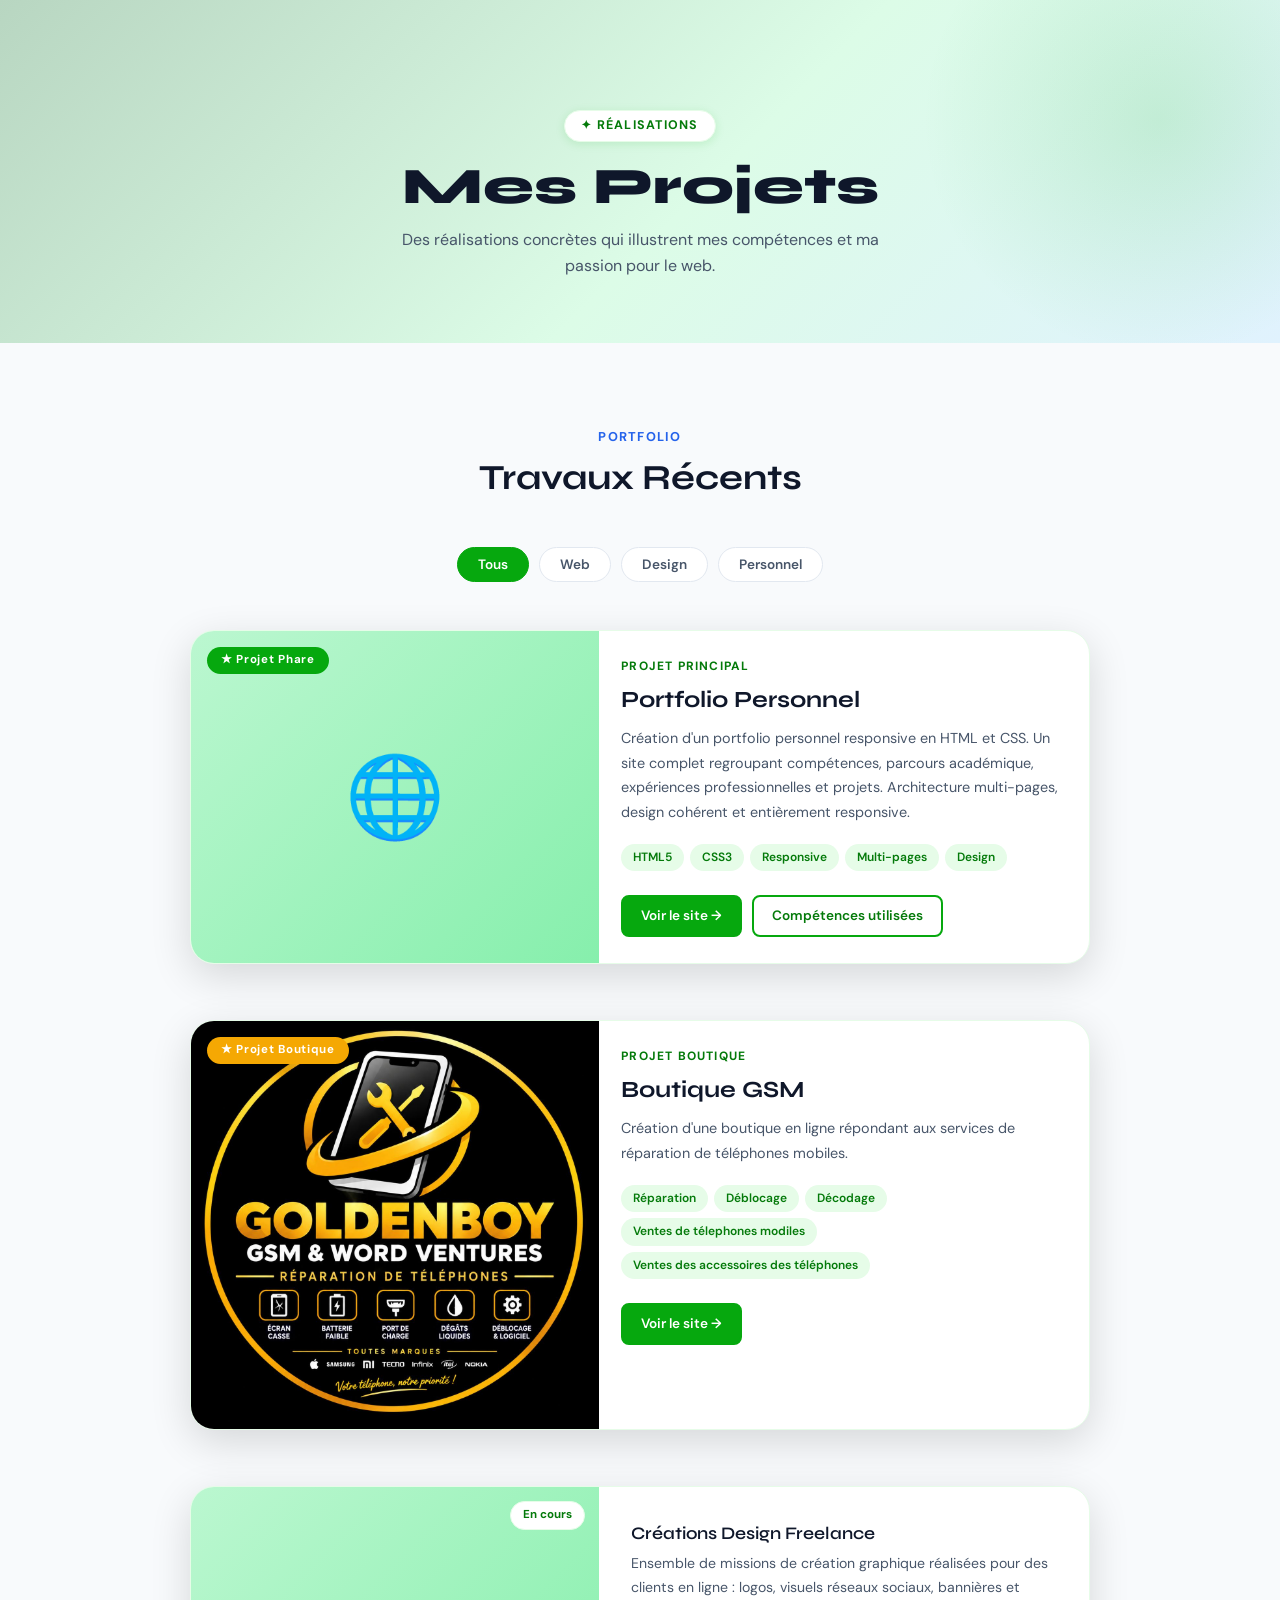
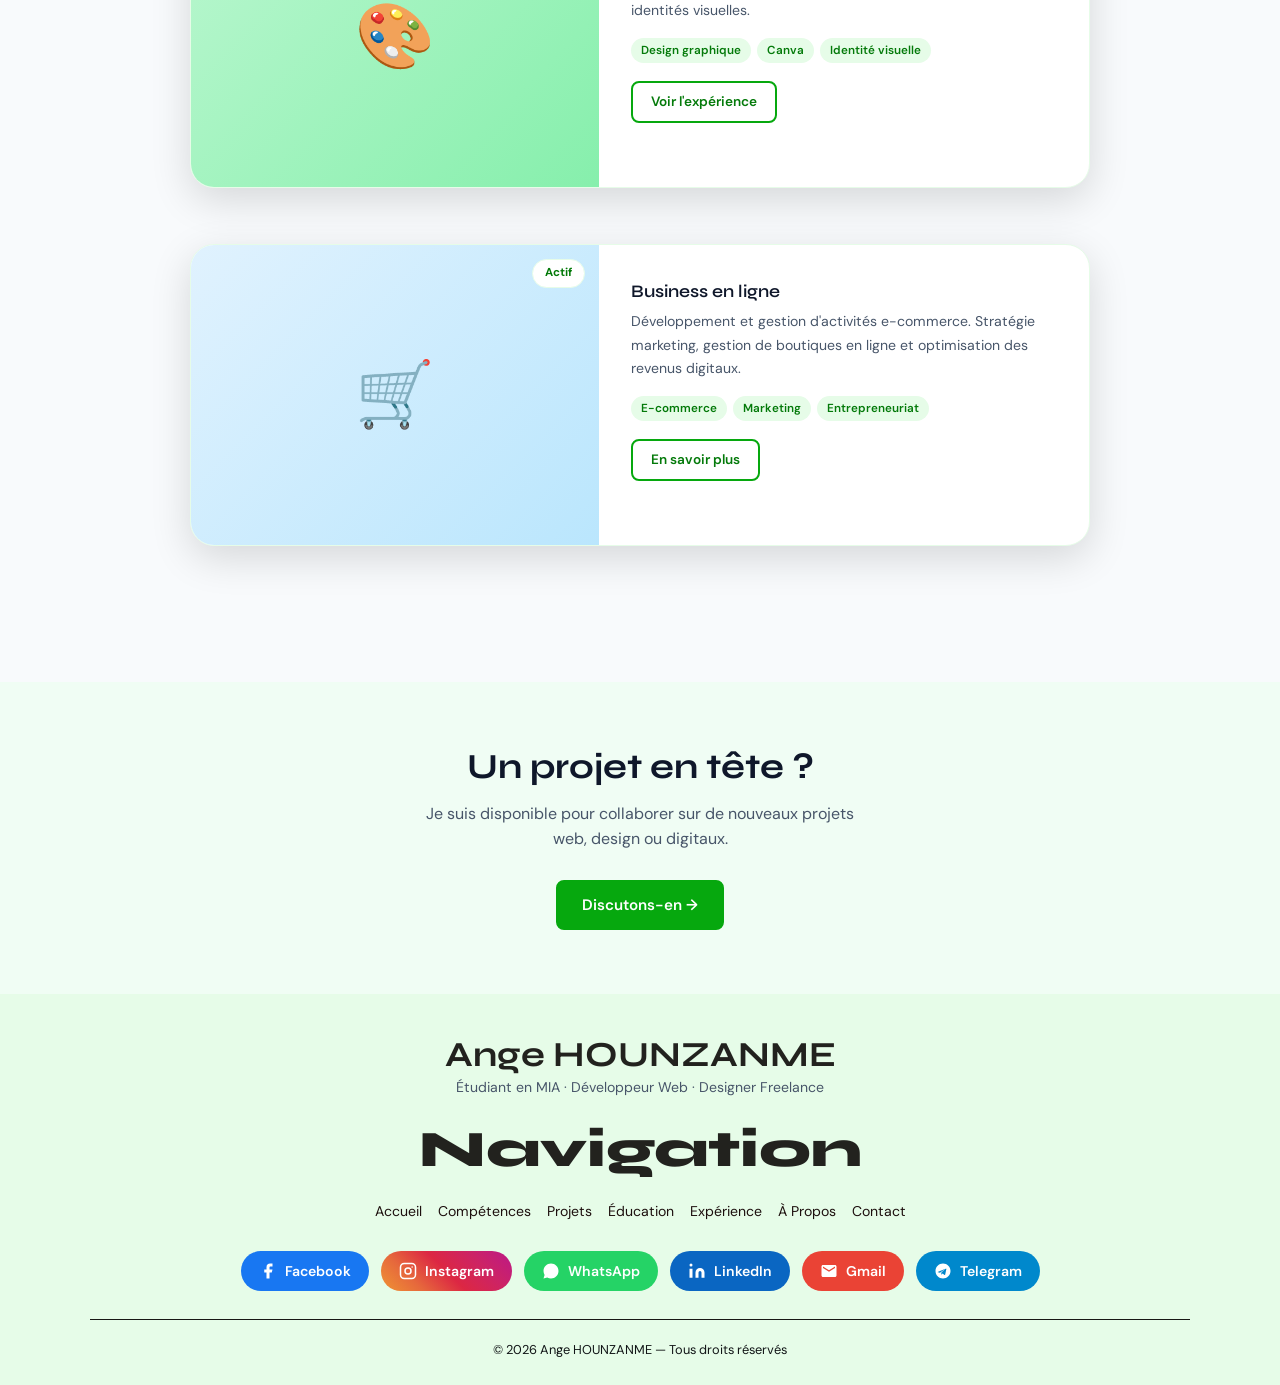
==== commit 8c7131b0: "Update projets.html" ====
--- a/projets.html
+++ b/projets.html
@@ -52,7 +52,7 @@
             </div>
             <div class="featured-project">
                 <div class="featured-img">
-                    <img src="images/29.jpg" alt="Boutique GSM" onerror="this.style.display='none'">
+                    <img src="29.jpg" alt="Boutique GSM" onerror="this.style.display='none'">
                     <span class="featured-bad">★ Projet Boutique</span>
                 </div>
                 <div class="featured-body">
--- a/style.css
+++ b/style.css
@@ -101,7 +101,7 @@
 .menu-toggle span {
     display: block;
     width: 26px;
-    height: 2.5px;
+    height: 2px;
     background: var(--white);
     border-radius: 2px;
     transition: transform 0.3s, opacity 0.3s;
@@ -854,7 +854,6 @@
     opacity: 0.3;
 }
 
-
 .portrait-badge {
     position: relative;
     margin-top: -22px;
@@ -932,8 +931,6 @@
     line-height: 1.3;
 }
 
-.about-content {}
-
 .about-intro {
     margin-bottom: 36px;
 }
@@ -1630,21 +1627,7 @@
             border-color: var(--green);
             color: var(--white);
         }
-        .projects-grid-enhanced {
-            display: grid;
-            grid-template-columns: repeat(auto-fill, minmax(320px, 1fr));
-            gap: 28px;
-        }
-
-        .project-card-enhanced {
-            background: var(--white);
-            border-radius: 20px;
-            overflow: hidden;
-            box-shadow: var(--shadow);
-            border: 1.5px solid transparent;
-            transition: transform 0.3s, box-shadow 0.3s, border-color 0.3s;
-            animation: fadeUp 0.5s ease both;
-        }
+       
         .project-card-enhanced:nth-child(1) { animation-delay: 0.05s; }
         .project-card-enhanced:nth-child(2) { animation-delay: 0.15s; }
         .project-card-enhanced:nth-child(3) { animation-delay: 0.25s; }
@@ -1652,20 +1635,7 @@
             from { opacity: 0; transform: translateY(24px); }
             to   { opacity: 1; transform: translateY(0); }
         }
-        .project-card-enhanced:hover {
-            transform: translateY(-8px);
-            box-shadow: var(--shadow-lg);
-            border-color: var(--green-light);
-        }
-        .pcard-img {
-            position: relative;
-            height: 200px;
-            background: linear-gradient(135deg, #bbf7d0, #86efac);
-            display: flex;
-            align-items: center;
-            justify-content: center;
-            overflow: hidden;
-        }
+        
         .pcard-img img { width: 100%; height: 100%; object-fit: cover; transition: transform 0.4s; }
         .project-card-enhanced:hover .pcard-img img { transform: scale(1.06); }
         .pcard-placeholder { font-size: 4rem; }
@@ -1682,7 +1652,7 @@
             border: 1.5px solid var(--green-light);
             backdrop-filter: blur(4px);
         }
-        .pcard-body { padding: 24px 22px; }
+        .pcard-body { padding: 36px 32px; }
         .pcard-body h3 { font-size: 1.1rem; color: var(--ink); margin-bottom: 8px; }
         .pcard-body p { font-size: 0.88rem; color: var(--ink-soft); line-height: 1.65; margin-bottom: 16px; }
         .pcard-tags { display: flex; flex-wrap: wrap; gap: 6px; margin-bottom: 18px; }
@@ -1727,7 +1697,19 @@
             border-radius: 20px;
             letter-spacing: 0.06em;
         }
-        .featured-body { padding: 36px 32px; }
+        .featured-bad {
+            position: absolute;
+            top: 16px; left: 16px;
+            background: #f5a803;
+            color: var(--white);
+            font-size: 0.72rem;
+            font-weight: 700;
+            padding: 4px 14px;
+            border-radius: 20px;
+            letter-spacing: 0.06em;
+        }
+        
+        .featured-body { padding: 26px 22px; }
         .featured-label {
             font-size: 0.75rem;
             font-weight: 700;
@@ -2390,4 +2372,4 @@
             .soc-link { justify-content: center; }
             .form-card { padding: 24px 18px; }
         }
-    
+    
